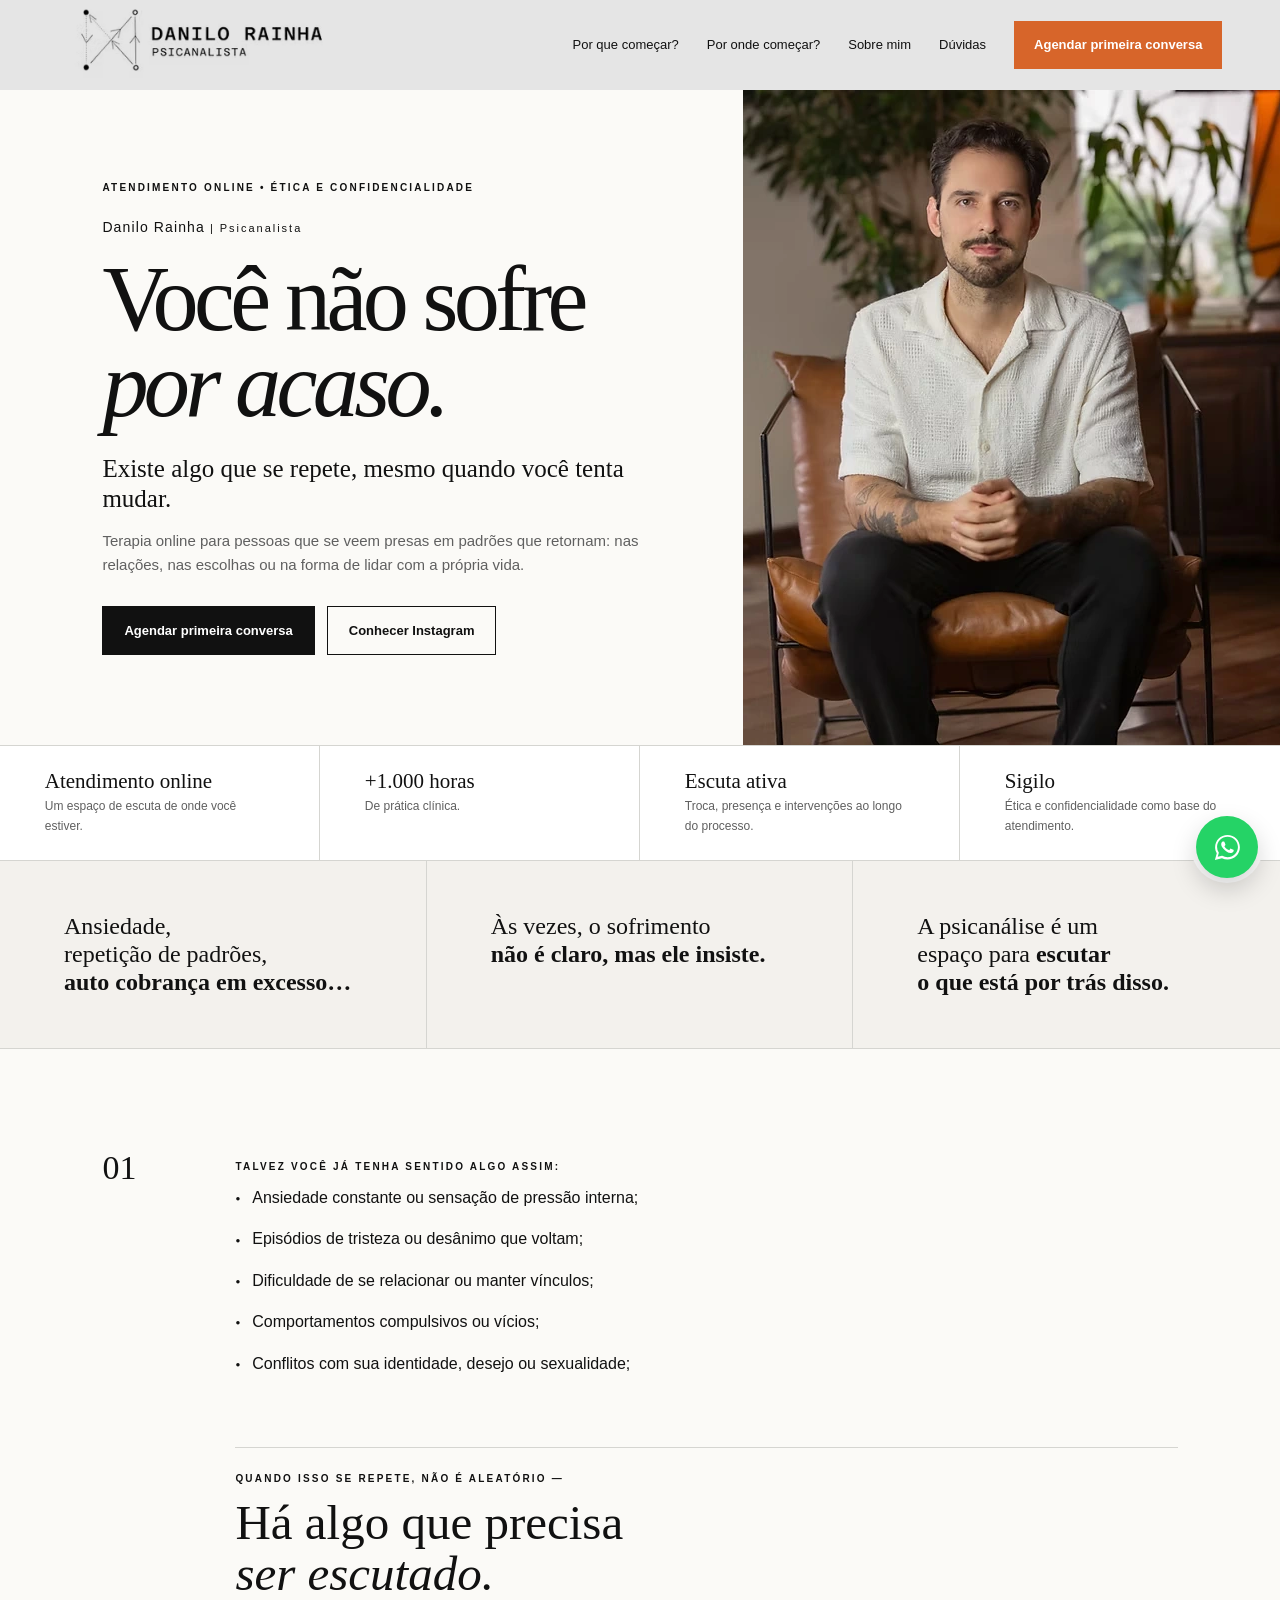
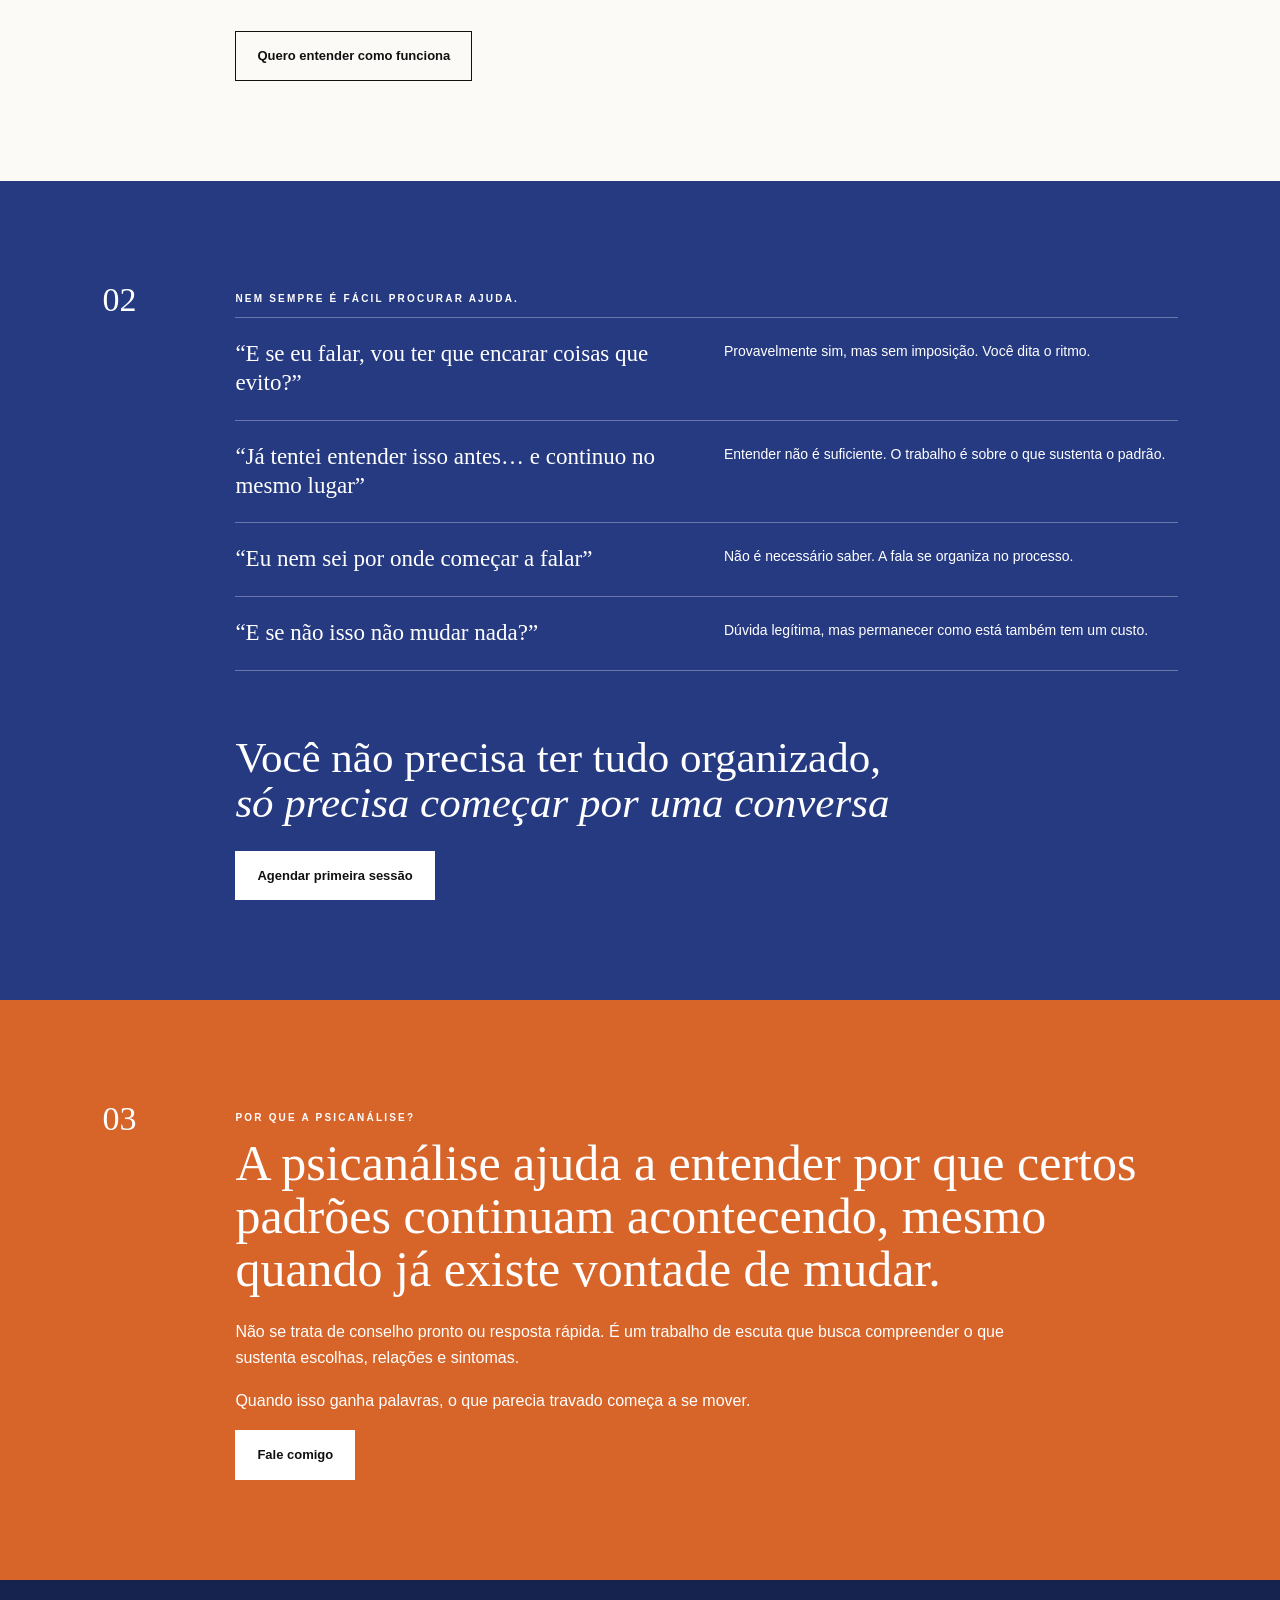
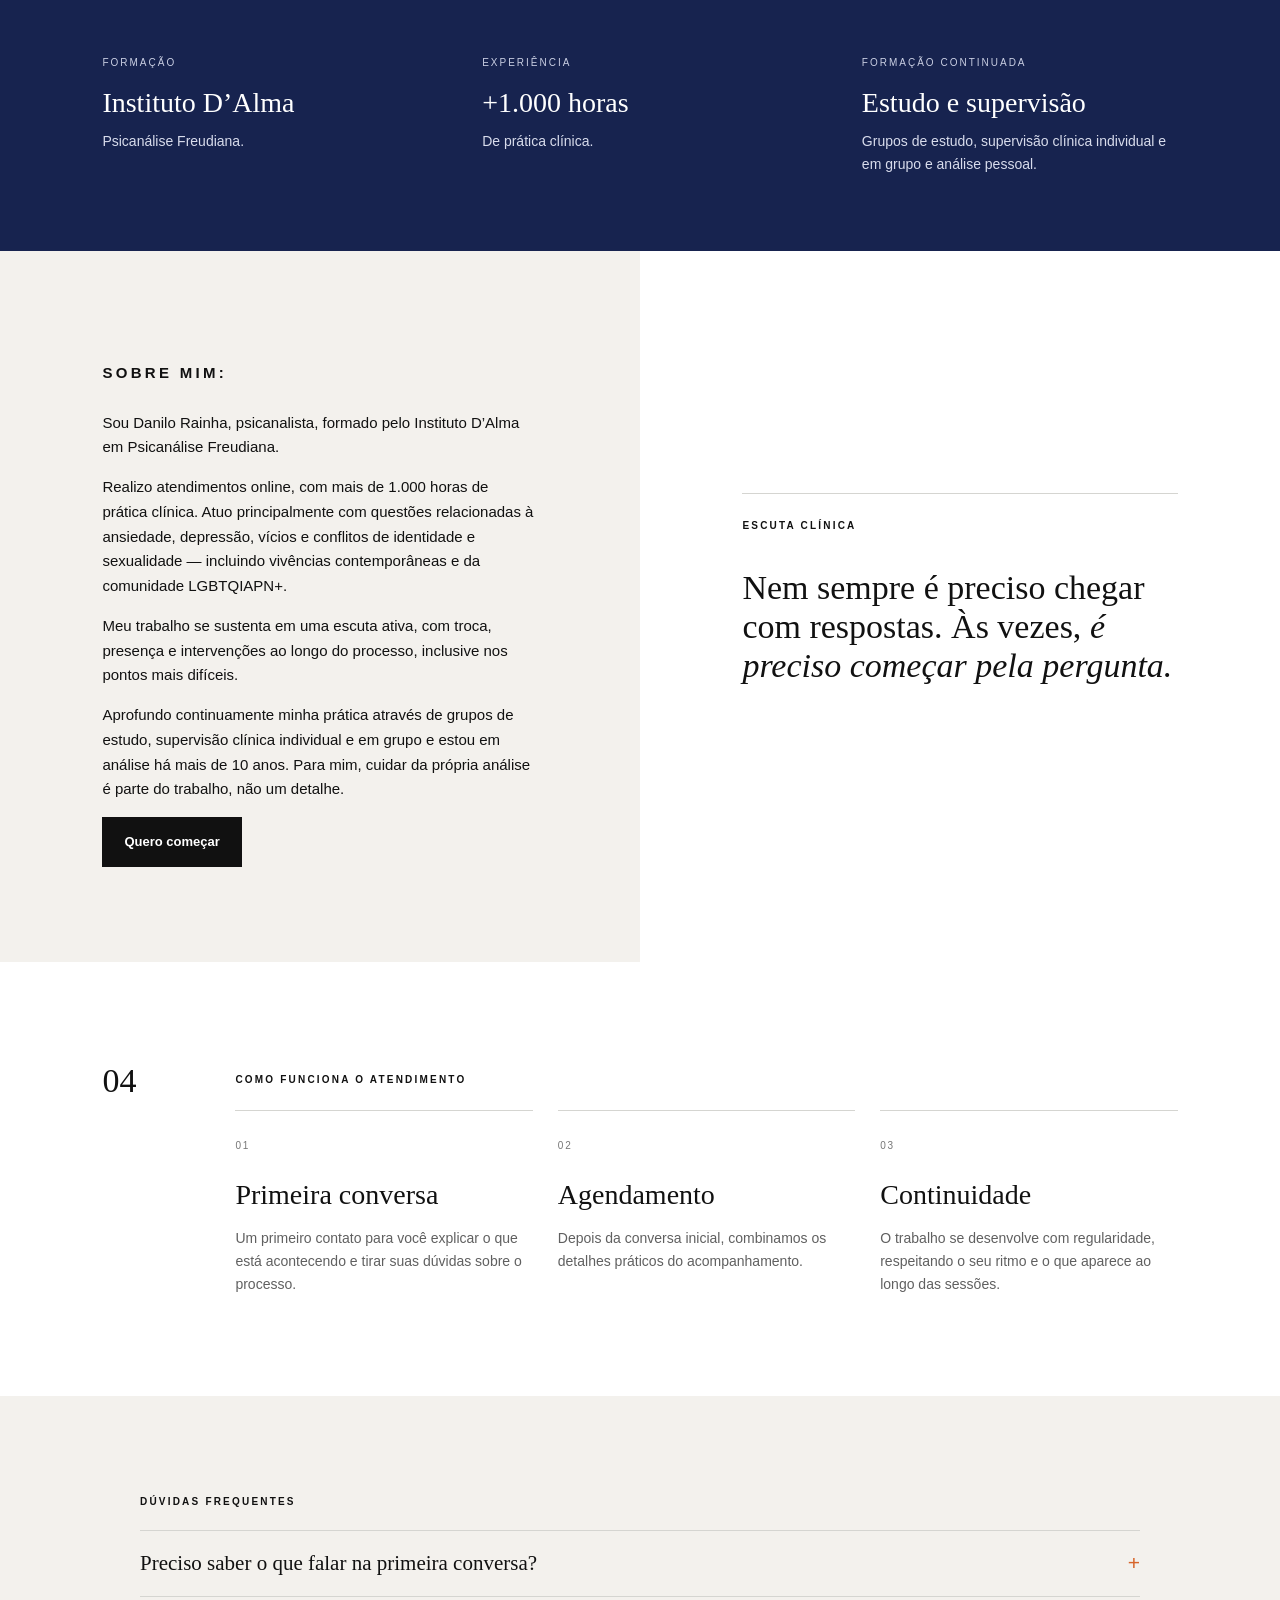
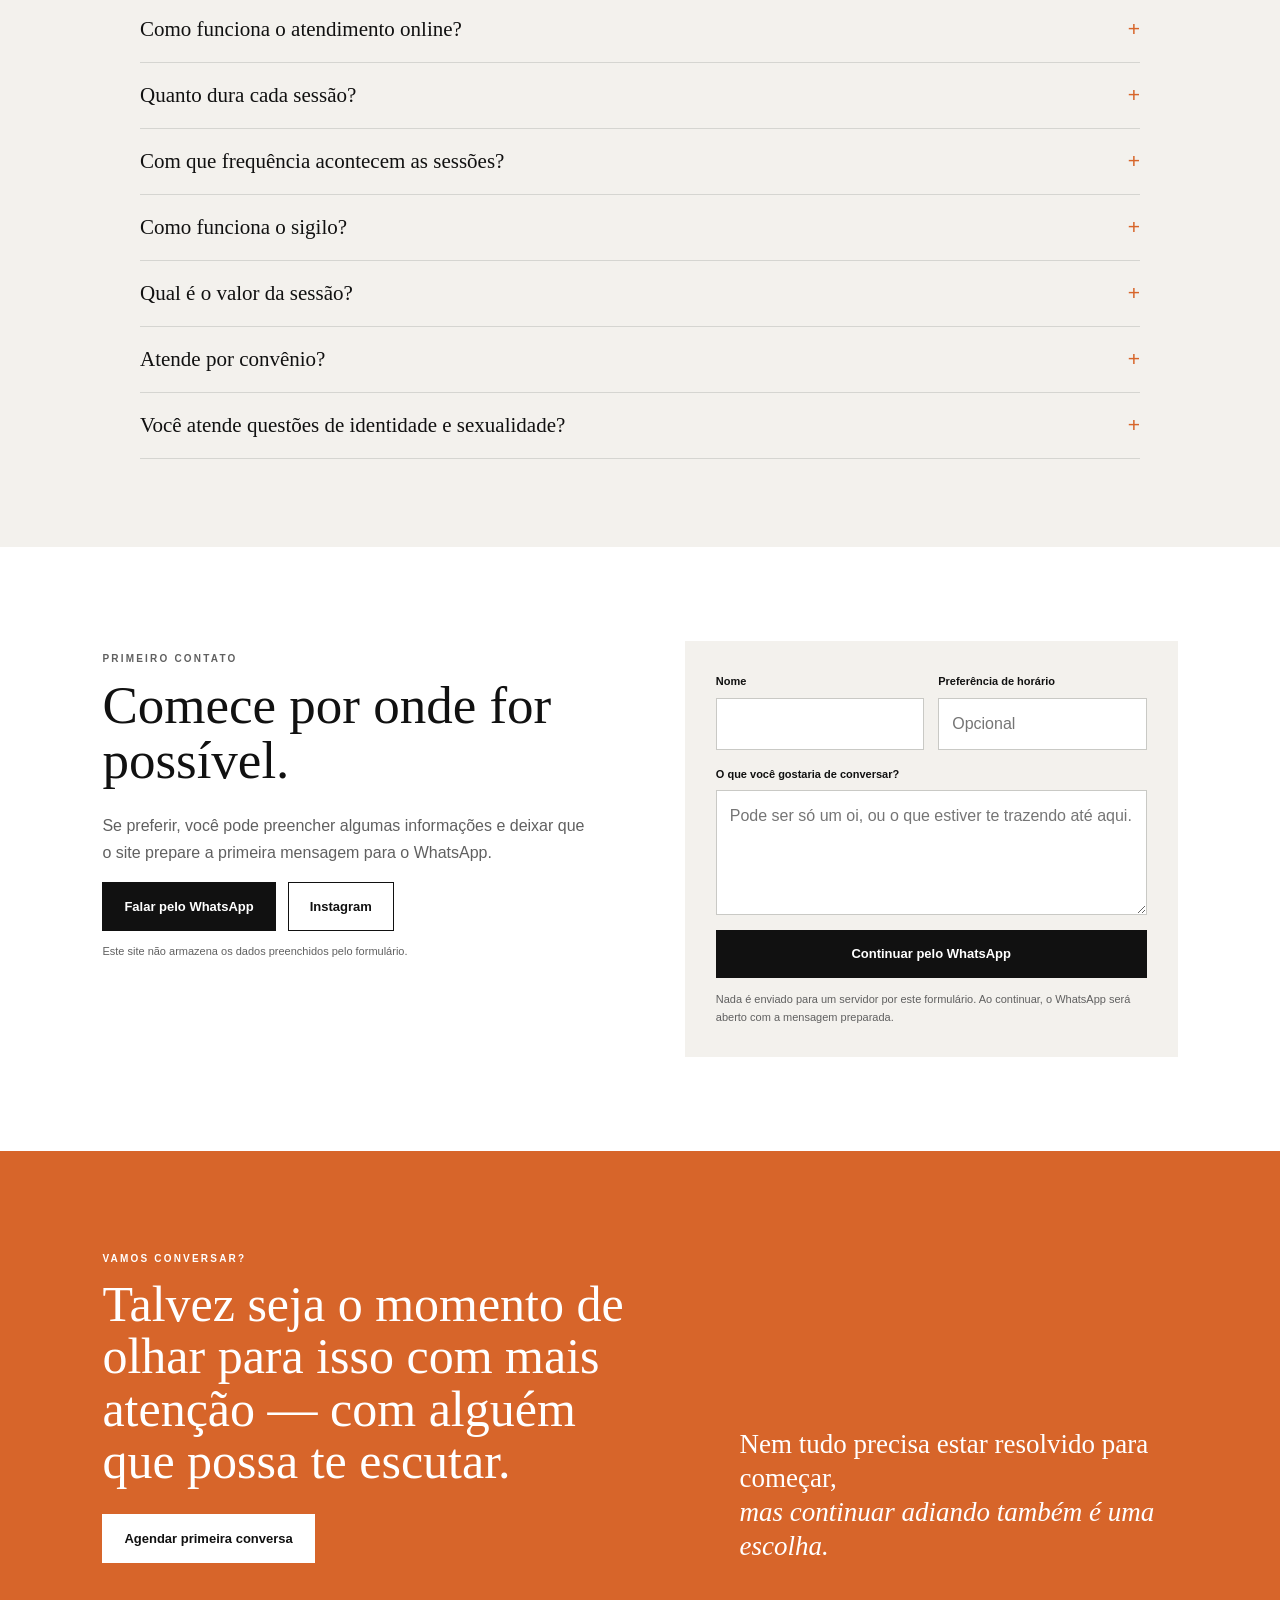
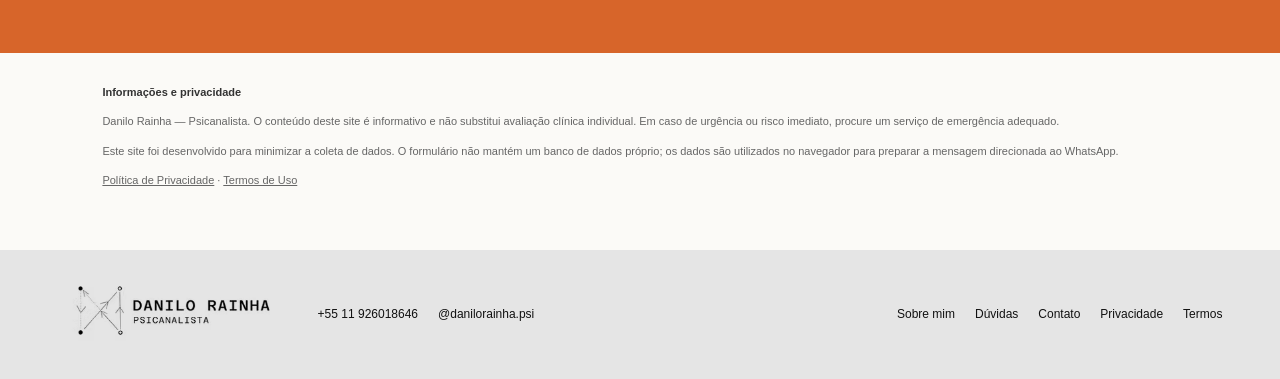
==== index.html @ e972488e "Update index.html" ====
<!doctype html>
<html lang="pt-BR">
<head>
<meta charset="utf-8">
<meta name="viewport" content="width=device-width, initial-scale=1">
<title>Danilo Rainha | Psicanalista — Psicanálise Online</title>
<meta name="description" content="Danilo Rainha, psicanalista. Psicanálise online com escuta ativa, ética e confidencialidade para ansiedade, depressão, repetição de padrões, relações, vícios, identidade e sexualidade.">
<meta name="author" content="Danilo Rainha">
<meta name="robots" content="index, follow, max-image-preview:large, max-snippet:-1, max-video-preview:-1">
<meta name="theme-color" content="#e5e5e5">
<link rel="canonical" href="https://danilorainha.com/">
<link rel="icon" href="favicon.svg" type="image/svg+xml">
<link rel="manifest" href="site.webmanifest">
<link rel="preload" as="image" href="assets/danilo-rainha.webp" type="image/webp" fetchpriority="high">

<meta property="og:locale" content="pt_BR">
<meta property="og:type" content="website">
<meta property="og:site_name" content="Danilo Rainha | Psicanalista">
<meta property="og:title" content="Danilo Rainha | Psicanalista">
<meta property="og:description" content="Psicanálise online para quem quer entender padrões que se repetem. Atendimento ético e confidencial.">
<meta property="og:url" content="https://danilorainha.com/">
<meta property="og:image" content="https://danilorainha.com/assets/og-image.jpg">
<meta property="og:image:width" content="1200">
<meta property="og:image:height" content="630">
<meta property="og:image:alt" content="Danilo Rainha — Psicanalista">

<meta name="twitter:card" content="summary_large_image">
<meta name="twitter:title" content="Danilo Rainha | Psicanalista">
<meta name="twitter:description" content="Psicanálise online · Ética e confidencialidade">
<meta name="twitter:image" content="https://danilorainha.com/assets/og-image.jpg">

<script type="application/ld+json">
{
  "@context":"https://schema.org",
  "@graph":[
    {
      "@type":"Person",
      "@id":"https://danilorainha.com/#person",
      "name":"Danilo Rainha",
      "jobTitle":"Psicanalista",
      "url":"https://danilorainha.com/",
      "image":"https://danilorainha.com/assets/danilo-rainha.png",
      "sameAs":["https://instagram.com/danilorainha.psi/"]
    },
    {
      "@type":"ProfessionalService",
      "@id":"https://danilorainha.com/#service",
      "name":"Danilo Rainha | Psicanalista",
      "url":"https://danilorainha.com/",
      "telephone":"+5511926018646",
      "areaServed":{"@type":"Country","name":"Brasil"},
      "serviceType":"Psicanálise e atendimento online",
      "employee":{"@id":"https://danilorainha.com/#person"}
    },
    {
      "@type":"WebSite",
      "@id":"https://danilorainha.com/#website",
      "url":"https://danilorainha.com/",
      "name":"Danilo Rainha | Psicanalista",
      "inLanguage":"pt-BR"
    }
  ]
}
</script>
<script>
document.documentElement.classList.add('js-enabled');
if (window.matchMedia && window.matchMedia('(prefers-reduced-motion: reduce)').matches) {
  document.documentElement.classList.add('no-motion');
}
</script>
<link rel="stylesheet" href="styles.css">
</head>
<body>
<a class="skip" href="#conteudo">Pular para o conteúdo</a>

<header class="header">
  <a href="#inicio" aria-label="Danilo Rainha — Psicanalista">
    <img class="logo-header" src="assets/logo-horizontal-preto.png" alt="Danilo Rainha — Psicanalista" width="346" height="101">
  </a>
  <button class="menu" type="button" aria-label="Abrir menu" aria-expanded="false">☰</button>
  <nav class="nav" aria-label="Navegação principal">
    <a href="#por-que">Por que começar?</a>
    <a href="#por-onde">Por onde começar?</a>
    <a href="#sobre">Sobre mim</a>
    <a href="#duvidas">Dúvidas</a>
  </nav>
  <a class="header-cta" href="https://wa.me/5511926018646?text=Ol%C3%A1%2C%20Danilo!%20Vi%20seu%20site%20e%20gostaria%20de%20saber%20mais%20sobre%20o%20atendimento%20online." target="_blank" rel="noopener noreferrer">Agendar primeira conversa</a>
</header>

<main id="conteudo">
<section class="hero" id="inicio">
  <div class="hero-copy reveal">
    <p class="kicker">ATENDIMENTO ONLINE • ÉTICA E CONFIDENCIALIDADE</p>
    <p class="signature">Danilo Rainha <span>| Psicanalista</span></p>
    <h1>Você não sofre<br><em>por acaso.</em></h1>
    <p class="hero-lead">Existe algo que se repete, mesmo quando você tenta mudar.</p>
    <p class="hero-text">Terapia online para pessoas que se veem presas em padrões que retornam: nas relações, nas escolhas ou na forma de lidar com a própria vida.</p>
    <div class="cta-row">
      <a class="btn btn-dark" href="https://wa.me/5511926018646?text=Ol%C3%A1%2C%20Danilo!%20Vi%20seu%20site%20e%20gostaria%20de%20saber%20mais%20sobre%20o%20atendimento%20online." target="_blank" rel="noopener noreferrer">Agendar primeira conversa</a>
      <a class="btn btn-outline" href="https://www.instagram.com/danilorainha.psi/" target="_blank" rel="noopener noreferrer">Conhecer Instagram</a>
    </div>
  </div>
  <div class="hero-photo">
    <picture>
      <source srcset="assets/danilo-rainha.webp" type="image/webp">
      <img src="assets/danilo-rainha.png" alt="Danilo Rainha, psicanalista" width="537" height="655" fetchpriority="high">
    </picture>
  </div>
</section>

<section class="trust" aria-label="Informações sobre o atendimento">
  <div class="trust-item"><b>Atendimento online</b><small>Um espaço de escuta de onde você estiver.</small></div>
  <div class="trust-item"><b>+1.000 horas</b><small>De prática clínica.</small></div>
  <div class="trust-item"><b>Escuta ativa</b><small>Troca, presença e intervenções ao longo do processo.</small></div>
  <div class="trust-item"><b>Sigilo</b><small>Ética e confidencialidade como base do atendimento.</small></div>
</section>

<section class="intro" aria-label="Questões que podem levar à análise">
  <div>Ansiedade,<br>repetição de padrões,<br><strong>auto cobrança em excesso…</strong></div>
  <div>Às vezes, o sofrimento<br><strong>não é claro, mas ele insiste.</strong></div>
  <div>A psicanálise é um<br>espaço para <strong>escutar<br>o que está por trás disso.</strong></div>
</section>

<section class="section reveal" id="por-que">
  <div class="section-num">01</div>
  <div class="section-inner">
    <p class="label">TALVEZ VOCÊ JÁ TENHA SENTIDO ALGO ASSIM:</p>
    <ul class="bullets">
      <li>Ansiedade constante ou sensação de pressão interna;</li>
      <li>Episódios de tristeza ou desânimo que voltam;</li>
      <li>Dificuldade de se relacionar ou manter vínculos;</li>
      <li>Comportamentos compulsivos ou vícios;</li>
      <li>Conflitos com sua identidade, desejo ou sexualidade;</li>
    </ul>
    <div class="statement">
      <div class="label">QUANDO ISSO SE REPETE, NÃO É ALEATÓRIO —</div>
      <h2>Há algo que precisa<br><em>ser escutado.</em></h2>
    </div>
    <a class="btn btn-outline" href="https://wa.me/5511926018646?text=Ol%C3%A1%2C%20Danilo!%20Quero%20entender%20melhor%20como%20funciona%20o%20processo%20de%20psican%C3%A1lise." target="_blank" rel="noopener noreferrer">Quero entender como funciona</a>
  </div>
</section>

<section class="section blue-section reveal" id="por-onde">
  <div class="section-num">02</div>
  <div class="section-inner">
    <p class="label">NEM SEMPRE É FÁCIL PROCURAR AJUDA.</p>
    <div class="q"><strong>“E se eu falar, vou ter que encarar coisas que evito?”</strong><p>Provavelmente sim, mas sem imposição. Você dita o ritmo.</p></div>
    <div class="q"><strong>“Já tentei entender isso antes… e continuo no mesmo lugar”</strong><p>Entender não é suficiente. O trabalho é sobre o que sustenta o padrão.</p></div>
    <div class="q"><strong>“Eu nem sei por onde começar a falar”</strong><p>Não é necessário saber. A fala se organiza no processo.</p></div>
    <div class="q"><strong>“E se não isso não mudar nada?”</strong><p>Dúvida legítima, mas permanecer como está também tem um custo.</p></div>
    <div class="closing">Você não precisa ter tudo organizado,<br><em>só precisa começar por uma conversa</em></div>
    <a class="btn btn-white" href="https://wa.me/5511926018646?text=Ol%C3%A1%2C%20Danilo!%20Quero%20agendar%20uma%20primeira%20conversa." target="_blank" rel="noopener noreferrer">Agendar primeira sessão</a>
  </div>
</section>

<section class="section orange-section reveal" id="psicanalise">
  <div class="section-num">03</div>
  <div class="section-inner">
    <p class="label">POR QUE A PSICANÁLISE?</p>
    <h2 class="why-title">A psicanálise ajuda a entender por que certos padrões continuam acontecendo, mesmo quando já existe vontade de mudar.</h2>
    <p class="why-copy">Não se trata de conselho pronto ou resposta rápida. É um trabalho de escuta que busca compreender o que sustenta escolhas, relações e sintomas.</p>
    <p class="why-copy">Quando isso ganha palavras, o que parecia travado começa a se mover.</p>
    <a class="btn btn-white" href="https://wa.me/5511926018646?text=Ol%C3%A1%2C%20Danilo!%20Gostaria%20de%20falar%20sobre%20a%20psican%C3%A1lise." target="_blank" rel="noopener noreferrer">Fale comigo</a>
  </div>
</section>

<section class="credibility reveal" aria-label="Formação e experiência">
  <div><div class="cred-number">FORMAÇÃO</div><h3>Instituto D’Alma</h3><p>Psicanálise Freudiana.</p></div>
  <div><div class="cred-number">EXPERIÊNCIA</div><h3>+1.000 horas</h3><p>De prática clínica.</p></div>
  <div><div class="cred-number">FORMAÇÃO CONTINUADA</div><h3>Estudo e supervisão</h3><p>Grupos de estudo, supervisão clínica individual e em grupo e análise pessoal.</p></div>
</section>

<section class="about reveal" id="sobre">
  <div class="about-copy">
    <p class="label">SOBRE MIM:</p>
    <p>Sou Danilo Rainha, psicanalista, formado pelo Instituto D’Alma em Psicanálise Freudiana.</p>
    <p>Realizo atendimentos online, com mais de 1.000 horas de prática clínica. Atuo principalmente com questões relacionadas à ansiedade, depressão, vícios e conflitos de identidade e sexualidade — incluindo vivências contemporâneas e da comunidade LGBTQIAPN+.</p>
    <p>Meu trabalho se sustenta em uma escuta ativa, com troca, presença e intervenções ao longo do processo, inclusive nos pontos mais difíceis.</p>
    <p>Aprofundo continuamente minha prática através de grupos de estudo, supervisão clínica individual e em grupo e estou em análise há mais de 10 anos. Para mim, cuidar da própria análise é parte do trabalho, não um detalhe.</p>
    <a class="btn btn-dark" href="https://wa.me/5511926018646?text=Ol%C3%A1%2C%20Danilo!%20Quero%20come%C3%A7ar%20um%20acompanhamento." target="_blank" rel="noopener noreferrer">Quero começar</a>
  </div>
  <div class="about-side"><div class="about-quote"><div class="label">ESCUTA CLÍNICA</div><p>Nem sempre é preciso chegar com respostas. Às vezes, <em>é preciso começar pela pergunta.</em></p></div></div>
</section>

<section class="section process reveal" id="processo">
  <div class="section-num">04</div>
  <div class="section-inner">
    <p class="label">COMO FUNCIONA O ATENDIMENTO</p>
    <div class="process-grid">
      <article class="process-card"><span>01</span><h3>Primeira conversa</h3><p>Um primeiro contato para você explicar o que está acontecendo e tirar suas dúvidas sobre o processo.</p></article>
      <article class="process-card"><span>02</span><h3>Agendamento</h3><p>Depois da conversa inicial, combinamos os detalhes práticos do acompanhamento.</p></article>
      <article class="process-card"><span>03</span><h3>Continuidade</h3><p>O trabalho se desenvolve com regularidade, respeitando o seu ritmo e o que aparece ao longo das sessões.</p></article>
    </div>
  </div>
</section>

<section class="faq-wrap reveal" id="duvidas">
  <div class="faq-inner">
    <p class="label">DÚVIDAS FREQUENTES</p>
    <div class="faq-list">
      <details><summary>Preciso saber o que falar na primeira conversa?</summary><p>Não. Você não precisa chegar com a história organizada. A conversa pode começar pelo que está mais presente hoje.</p></details>
      <details><summary>Como funciona o atendimento online?</summary><p>O atendimento é realizado online. Os detalhes práticos do acompanhamento são combinados no contato inicial.</p></details>
      <details><summary>Quanto dura cada sessão?</summary><p>Essa informação é combinada diretamente no primeiro contato.</p></details>
      <details><summary>Com que frequência acontecem as sessões?</summary><p>A frequência é combinada de acordo com o enquadre do acompanhamento e com o processo clínico.</p></details>
      <details><summary>Como funciona o sigilo?</summary><p>A ética e a confidencialidade fazem parte da proposta do atendimento.</p></details>
      <details><summary>Qual é o valor da sessão?</summary><p>O valor atualizado é informado diretamente no contato inicial.</p></details>
      <details><summary>Atende por convênio?</summary><p>As condições de atendimento e eventual emissão de recibo devem ser confirmadas diretamente com Danilo.</p></details>
      <details><summary>Você atende questões de identidade e sexualidade?</summary><p>Sim. O trabalho apresentado no site inclui conflitos de identidade e sexualidade, incluindo vivências contemporâneas e da comunidade LGBTQIAPN+.</p></details>
    </div>
  </div>
</section>

<section class="contact reveal" id="contato">
  <div class="contact-copy">
    <p class="label">PRIMEIRO CONTATO</p>
    <h2>Comece por onde for possível.</h2>
    <p>Se preferir, você pode preencher algumas informações e deixar que o site prepare a primeira mensagem para o WhatsApp.</p>
    <div class="cta-row">
      <a class="btn btn-dark" href="https://wa.me/5511926018646?text=Ol%C3%A1%2C%20Danilo!%20Vim%20pelo%20site%20e%20gostaria%20de%20saber%20mais%20sobre%20o%20atendimento." target="_blank" rel="noopener noreferrer">Falar pelo WhatsApp</a>
      <a class="btn btn-outline" href="https://www.instagram.com/danilorainha.psi/" target="_blank" rel="noopener noreferrer">Instagram</a>
    </div>
    <p class="contact-note">Este site não armazena os dados preenchidos pelo formulário.</p>
  </div>
  <form class="form" id="contactForm">
    <div class="form-row">
      <div class="field"><label for="nome">Nome</label><input id="nome" autocomplete="name" required></div>
      <div class="field"><label for="horario">Preferência de horário</label><input id="horario" autocomplete="off" placeholder="Opcional"></div>
    </div>
    <div class="field"><label for="mensagem">O que você gostaria de conversar?</label><textarea id="mensagem" placeholder="Pode ser só um oi, ou o que estiver te trazendo até aqui." required></textarea></div>
    <button class="btn btn-dark" type="submit">Continuar pelo WhatsApp</button>
    <p class="form-note">Nada é enviado para um servidor por este formulário. Ao continuar, o WhatsApp será aberto com a mensagem preparada.</p>
  </form>
</section>

<section class="final reveal">
  <div>
    <p class="label">VAMOS CONVERSAR?</p>
    <h2>Talvez seja o momento de olhar para isso com mais atenção — com alguém que possa te escutar.</h2>
    <a class="btn btn-white" href="https://wa.me/5511926018646?text=Ol%C3%A1%2C%20Danilo!%20Gostaria%20de%20agendar%20uma%20primeira%20conversa." target="_blank" rel="noopener noreferrer">Agendar primeira conversa</a>
  </div>
  <div class="final-quote">Nem tudo precisa estar resolvido para começar,<br><em>mas continuar adiando também é uma escolha.</em></div>
</section>

<section class="legal">
  <strong>Informações e privacidade</strong>
  <p>Danilo Rainha — Psicanalista. O conteúdo deste site é informativo e não substitui avaliação clínica individual. Em caso de urgência ou risco imediato, procure um serviço de emergência adequado.</p>
  <p>Este site foi desenvolvido para minimizar a coleta de dados. O formulário não mantém um banco de dados próprio; os dados são utilizados no navegador para preparar a mensagem direcionada ao WhatsApp.</p>
  <p><a href="politica-de-privacidade.html">Política de Privacidade</a> · <a href="termos-de-uso.html">Termos de Uso</a></p>
</section>
</main>

<div class="wa-bubble" id="waBubble">Dúvidas sobre o processo?<br><strong>Fale direto comigo.</strong><button type="button" id="closeBubble" aria-label="Fechar">×</button></div>
<a class="whatsapp-float" href="https://wa.me/5511926018646?text=Ol%C3%A1%2C%20Danilo!%20Vim%20pelo%20site%20e%20gostaria%20de%20saber%20mais%20sobre%20o%20atendimento." target="_blank" rel="noopener noreferrer" aria-label="Falar com Danilo Rainha pelo WhatsApp">
<svg viewBox="0 0 32 32" aria-hidden="true"><path fill="currentColor" d="M16 3.2C8.94 3.2 3.2 8.82 3.2 15.75c0 2.24.6 4.35 1.73 6.2L3 29l7.3-1.88a12.92 12.92 0 0 0 5.7 1.31h.01c7.06 0 12.79-5.63 12.79-12.67S23.07 3.2 16 3.2Zm0 22.9h-.01a10.5 10.5 0 0 1-5.35-1.46l-.39-.23-4.33 1.12 1.16-4.2-.25-.42a10.43 10.43 0 0 1-1.61-5.58C5.22 9.75 10.05 5 16 5s10.78 4.75 10.78 10.6S21.94 26.1 16 26.1Zm5.9-7.88c-.32-.16-1.92-.94-2.22-1.05-.3-.11-.52-.16-.73.16-.21.31-.84 1.05-1.03 1.26-.19.22-.38.24-.7.08-.32-.16-1.34-.49-2.55-1.55-.94-.81-1.58-1.81-1.77-2.12-.18-.31-.02-.48.14-.64.14-.14.32-.37.48-.55.16-.18.21-.31.32-.52.11-.21.05-.39-.03-.55-.08-.16-.73-1.74-1-2.39-.26-.62-.53-.54-.73-.55h-.62c-.21 0-.55.08-.84.39-.29.31-1.11 1.08-1.11 2.63 0 1.55 1.13 3.05 1.29 3.25.16.21 2.22 3.36 5.39 4.71.75.32 1.34.51 1.8.65.75.24 1.44.21 1.98.13.6-.09 1.92-.79 2.19-1.55.27-.76.27-1.42.19-1.55-.08-.13-.29-.21-.6-.37Z"/></svg>
</a>

<footer class="footer">
  <img class="footer-logo" src="assets/logo-horizontal-preto.png" alt="Danilo Rainha — Psicanalista" width="346" height="101" loading="lazy">
  <div class="footer-center">
    <a href="https://wa.me/5511926018646" target="_blank" rel="noopener noreferrer">+55 11 926018646</a>
    <a href="https://www.instagram.com/danilorainha.psi/" target="_blank" rel="noopener noreferrer">@danilorainha.psi</a>
  </div>
  <div class="footer-right">
    <a href="#sobre">Sobre mim</a><a href="#duvidas">Dúvidas</a><a href="#contato">Contato</a><a href="politica-de-privacidade.html">Privacidade</a><a href="termos-de-uso.html">Termos</a>
  </div>
</footer>

<script src="script.js" defer></script>
</body>
</html>
---- styles.css ----
/* Danilo Rainha — site estático, leve e responsivo */
:root{
  --orange:#d7652a;
  --orange-dark:#b9501e;
  --blue:#263a82;
  --blue-dark:#17234f;
  --paper:#fbfaf7;
  --soft:#f3f1ed;
  --gray:#e5e5e5;
  --ink:#111;
  --muted:#606060;
  --line:#d5d5d1;
  --white:#fff;
}
*{box-sizing:border-box}
html{scroll-behavior:smooth;scroll-padding-top:90px}
body{margin:0;background:var(--paper);color:var(--ink);font-family:Arial,Helvetica,sans-serif;line-height:1.65}
a{color:inherit;text-decoration:none}
img{display:block;max-width:100%}
button,input,textarea{font:inherit}
button{cursor:pointer}
:focus-visible{outline:2px solid var(--orange);outline-offset:3px}
.skip{position:absolute;left:-9999px;top:auto}.skip:focus{left:12px;top:12px;background:#fff;padding:10px 14px;z-index:9999}
.header{height:90px;background:var(--gray);display:flex;align-items:center;padding:0 4.5vw;gap:28px;position:sticky;top:0;z-index:100}
.logo-header{width:287px;height:auto;flex:none}
.nav{display:flex;align-items:center;gap:28px;margin-left:auto;font-size:13px}
.nav a{padding:10px 0}.nav a:hover{opacity:.55}
.header-cta{background:var(--orange);color:#fff;padding:13px 20px;white-space:nowrap;font-size:13px;font-weight:700}
.menu{display:none;margin-left:auto;border:0;background:transparent;font-size:23px}
.hero{display:grid;grid-template-columns:minmax(0,1fr) minmax(430px,537px);min-height:655px}
.hero-copy{display:flex;flex-direction:column;justify-content:center;padding:86px 6vw 86px 8vw}
.kicker,.label{font-size:10px;letter-spacing:.22em;font-weight:700}
.kicker{margin:0 0 20px}.signature{font-size:14px;letter-spacing:.08em;margin:0 0 18px}.signature span{font-size:11px;letter-spacing:.18em}
h1,h2,h3,.serif{font-family:Georgia,"Times New Roman",serif;font-weight:400}
.hero h1{font-size:clamp(58px,7.2vw,98px);line-height:.93;letter-spacing:-.05em;margin:0 0 25px}
.hero h1 em{font-style:italic}
.hero-lead{font:400 25px/1.2 Georgia,"Times New Roman",serif;max-width:670px;margin:0 0 15px}
.hero-text{max-width:690px;color:var(--muted);font-size:15px;margin:0 0 28px}
.cta-row{display:flex;gap:12px;flex-wrap:wrap}
.btn{display:inline-flex;align-items:center;justify-content:center;min-height:48px;padding:13px 21px;border:1px solid transparent;font-size:13px;font-weight:700;transition:transform .2s,box-shadow .2s}
.btn:hover{transform:translateY(-2px)}
.btn-dark{background:var(--ink);color:#fff}.btn-outline{border-color:var(--ink)}.btn-white{background:#fff;color:var(--ink)}
.hero-photo{background:var(--orange);display:flex;align-items:center;justify-content:center;overflow:visible}
.hero-photo picture,.hero-photo img{width:auto;height:auto;max-width:100%}
.hero-photo img{object-fit:contain}

.trust{display:grid;grid-template-columns:repeat(4,1fr);background:#fff;border-top:1px solid var(--line);border-bottom:1px solid var(--line)}
.trust-item{padding:23px 3.5vw;border-right:1px solid var(--line)}
.trust-item:last-child{border-right:0}
.trust-item b{display:block;font:400 21px Georgia,"Times New Roman",serif;margin-bottom:3px}.trust-item small{display:block;font-size:12px;color:var(--muted)}
.intro{display:grid;grid-template-columns:repeat(3,1fr);background:var(--soft);border-bottom:1px solid var(--line)}
.intro>div{padding:51px 5vw;border-right:1px solid var(--line);font:400 24px/1.18 Georgia,"Times New Roman",serif}.intro>div:last-child{border-right:0}
.section{display:grid;grid-template-columns:88px minmax(0,1fr);gap:45px;padding:100px 8vw;max-width:1440px;margin:0 auto}
.section-num{font:400 34px Georgia,"Times New Roman",serif}
.section-inner{max-width:1030px}
.bullets{list-style:none;padding:0;margin:0 0 70px;display:grid;gap:15px;font-size:16px}.bullets li:before{content:"●";font-size:8px;display:inline-block;vertical-align:middle;margin-right:12px}
.statement{border-top:1px solid var(--line);padding-top:23px;margin-bottom:32px}.statement h2{font-size:49px;line-height:1.03;margin:11px 0 0}.statement em{font-style:italic}

.blue-section{max-width:none;background:var(--blue);color:#fff}
.blue-section .section-inner{max-width:1080px}
.q{display:grid;grid-template-columns:minmax(0,1fr) minmax(0,1fr);gap:35px;padding:22px 0;border-bottom:1px solid rgba(255,255,255,.3)}.q:first-of-type{border-top:1px solid rgba(255,255,255,.3)}
.q strong{font:400 23px/1.25 Georgia,"Times New Roman",serif}.q p{margin:0;font-size:14px}
.closing{font:400 43px/1.06 Georgia,"Times New Roman",serif;margin:64px 0 25px}.closing em{font-style:italic}
.orange-section{max-width:none;background:var(--orange);color:#fff}
.orange-section .section-inner{max-width:1080px}.why-title{font:400 50px/1.06 Georgia,"Times New Roman",serif;margin:0 0 23px}.why-copy{max-width:820px;font-size:16px}

.credibility{background:var(--blue-dark);color:#fff;padding:75px 8vw;display:grid;grid-template-columns:repeat(3,1fr);gap:5vw}
.credibility h3{font:400 28px/1.2 Georgia,"Times New Roman",serif;margin:15px 0 10px}.credibility p{font-size:14px;color:#d8dcec;margin:0;max-width:330px}.cred-number{font-size:10px;letter-spacing:.2em;color:#c9cee2}

.about{display:grid;grid-template-columns:minmax(0,1fr) minmax(0,1fr);background:var(--soft)}
.about-copy{padding:95px 8vw}.about-copy p{font-size:15px;max-width:820px}.about-copy .label{margin-bottom:25px}
.about-side{padding:95px 8vw;background:#fff;display:flex;align-items:center}.about-quote{border-top:1px solid var(--line);padding-top:24px}.about-quote p{font:400 34px/1.15 Georgia,"Times New Roman",serif;max-width:520px}.about-quote em{font-style:italic}

.process{background:#fff}
.process-grid{display:grid;grid-template-columns:repeat(3,1fr);gap:25px;margin-top:22px}.process-card{border-top:1px solid var(--line);padding-top:20px}.process-card span{font-size:10px;letter-spacing:.18em;color:#777}.process-card h3{font-size:28px;margin:15px 0 8px}.process-card p{font-size:14px;color:var(--muted);margin:0}

.faq-wrap{background:var(--soft);padding:88px 8vw}.faq-inner{max-width:1000px;margin:auto}.faq-list{border-top:1px solid var(--line);margin-top:20px}
details{border-bottom:1px solid var(--line);padding:20px 0}summary{list-style:none;cursor:pointer;display:flex;justify-content:space-between;gap:20px;font:400 21px Georgia,"Times New Roman",serif}summary::-webkit-details-marker{display:none}summary:after{content:"+";font-family:Arial,sans-serif;color:var(--orange)}details[open] summary:after{content:"−"}
details p{color:var(--muted);font-size:14px;max-width:820px;margin:11px 0 0}

.contact{display:grid;grid-template-columns:1fr 1fr;gap:7vw;padding:94px 8vw;background:#fff}.contact h2{font-size:53px;line-height:1.04;margin:0 0 25px}.contact-copy p{color:var(--muted);max-width:600px}.contact-note{font-size:11px!important}
.form{background:var(--soft);padding:31px}.form-row{display:grid;grid-template-columns:1fr 1fr;gap:14px}.field{display:grid;gap:7px;margin-bottom:15px}.field label{font-size:11px;font-weight:700}.field input,.field textarea{width:100%;border:1px solid #c9c9c5;background:#fff;padding:12px 13px;border-radius:0}.field textarea{min-height:125px;resize:vertical}.form button{width:100%;border:0}.form-note{color:var(--muted);font-size:11px;margin:12px 0 0}
.final{padding:90px 8vw;background:var(--orange);color:#fff;display:grid;grid-template-columns:1fr .8fr;gap:7vw}.final h2{font-size:50px;line-height:1.05;margin:0 0 26px}.final-quote{align-self:end;font:400 27px/1.25 Georgia,"Times New Roman",serif}.final-quote em{font-style:italic}
.legal{padding:30px 8vw 50px;max-width:1440px;margin:auto;font-size:11px;color:#666}.legal a{text-decoration:underline}.legal strong{color:#333}
.footer{background:var(--gray);padding:31px 4.5vw;display:grid;grid-template-columns:auto 1fr auto;align-items:center;gap:30px}.footer-logo{width:230px;height:auto}.footer-center,.footer-right{display:flex;gap:20px;font-size:12px}.footer-right{justify-content:flex-end}
.whatsapp-float{position:fixed;right:22px;bottom:22px;width:62px;height:62px;border-radius:50%;background:#25d366;color:#fff;display:grid;place-items:center;z-index:1001;box-shadow:0 11px 26px rgba(0,0,0,.18),0 0 0 5px rgba(255,255,255,.95);transition:transform .2s}.whatsapp-float:hover{transform:translateY(-3px) scale(1.03)}.whatsapp-float svg{width:31px;height:31px}
.wa-bubble{position:fixed;right:94px;bottom:31px;background:#fff;color:#111;border:1px solid #ddd;box-shadow:0 18px 45px rgba(0,0,0,.12);padding:14px 42px 14px 17px;max-width:285px;font-size:13px;z-index:1000;opacity:0;transform:translateY(8px);pointer-events:none;transition:.35s}.wa-bubble.show{opacity:1;transform:none;pointer-events:auto}.wa-bubble button{position:absolute;top:4px;right:7px;border:0;background:none;font-size:17px;color:#777}
.reveal{opacity:1;transform:none}.js-enabled .reveal.animate-ready{opacity:0;transform:translateY(13px);transition:opacity .6s ease,transform .6s ease}.js-enabled .reveal.animate-ready.visible{opacity:1;transform:none}
.no-motion .reveal,.no-motion .js-enabled .reveal.animate-ready{opacity:1!important;transform:none!important;transition:none!important}
@media(max-width:1050px){
 .header{height:78px;padding:0 5vw}.logo-header{width:240px}.nav{display:none}.menu{display:block}
 .header.menu-open .nav{display:flex;position:absolute;top:78px;left:0;right:0;background:var(--gray);padding:18px 5vw;flex-direction:column;align-items:flex-start;gap:12px}
 .header-cta{display:none}.hero{grid-template-columns:1fr}.hero-copy{padding:68px 7vw}.hero-photo{padding:28px 7vw}.hero-photo img{max-width:100%}
 .trust{grid-template-columns:1fr 1fr}.trust-item{border-bottom:1px solid var(--line)}.trust-item:nth-child(2n){border-right:0}
 .intro{grid-template-columns:1fr}.intro>div{border-right:0;border-bottom:1px solid var(--line)}
 .section{grid-template-columns:1fr;gap:10px;padding:75px 7vw}.blue-section,.orange-section{padding-left:7vw;padding-right:7vw}
 .q{grid-template-columns:1fr}.credibility{grid-template-columns:1fr;gap:30px;padding:70px 7vw}
 .about{grid-template-columns:1fr}.about-copy,.about-side{padding:75px 7vw}
 .process-grid{grid-template-columns:1fr}.contact,.final{grid-template-columns:1fr;padding:75px 7vw}
 .footer{grid-template-columns:1fr}.footer-center,.footer-right{justify-content:flex-start}
}
@media(max-width:600px){
 .header{padding:0 18px}.logo-header{width:205px}.hero-copy{padding:58px 7vw}.hero h1{font-size:56px}.hero-lead{font-size:22px}.hero-photo{padding:20px 7vw}
 .intro>div{padding:38px 7vw;font-size:22px}.statement h2,.why-title,.closing,.contact h2,.final h2{font-size:39px}
 .form-row{grid-template-columns:1fr}.faq-wrap{padding:70px 7vw}
 .footer{padding:26px 18px}.footer-center,.footer-right{width:100%;justify-content:space-between;flex-wrap:wrap}
 .whatsapp-float{width:56px;height:56px;right:17px;bottom:17px}.whatsapp-float svg{width:28px;height:28px}.wa-bubble{right:17px;bottom:86px;max-width:295px}
}
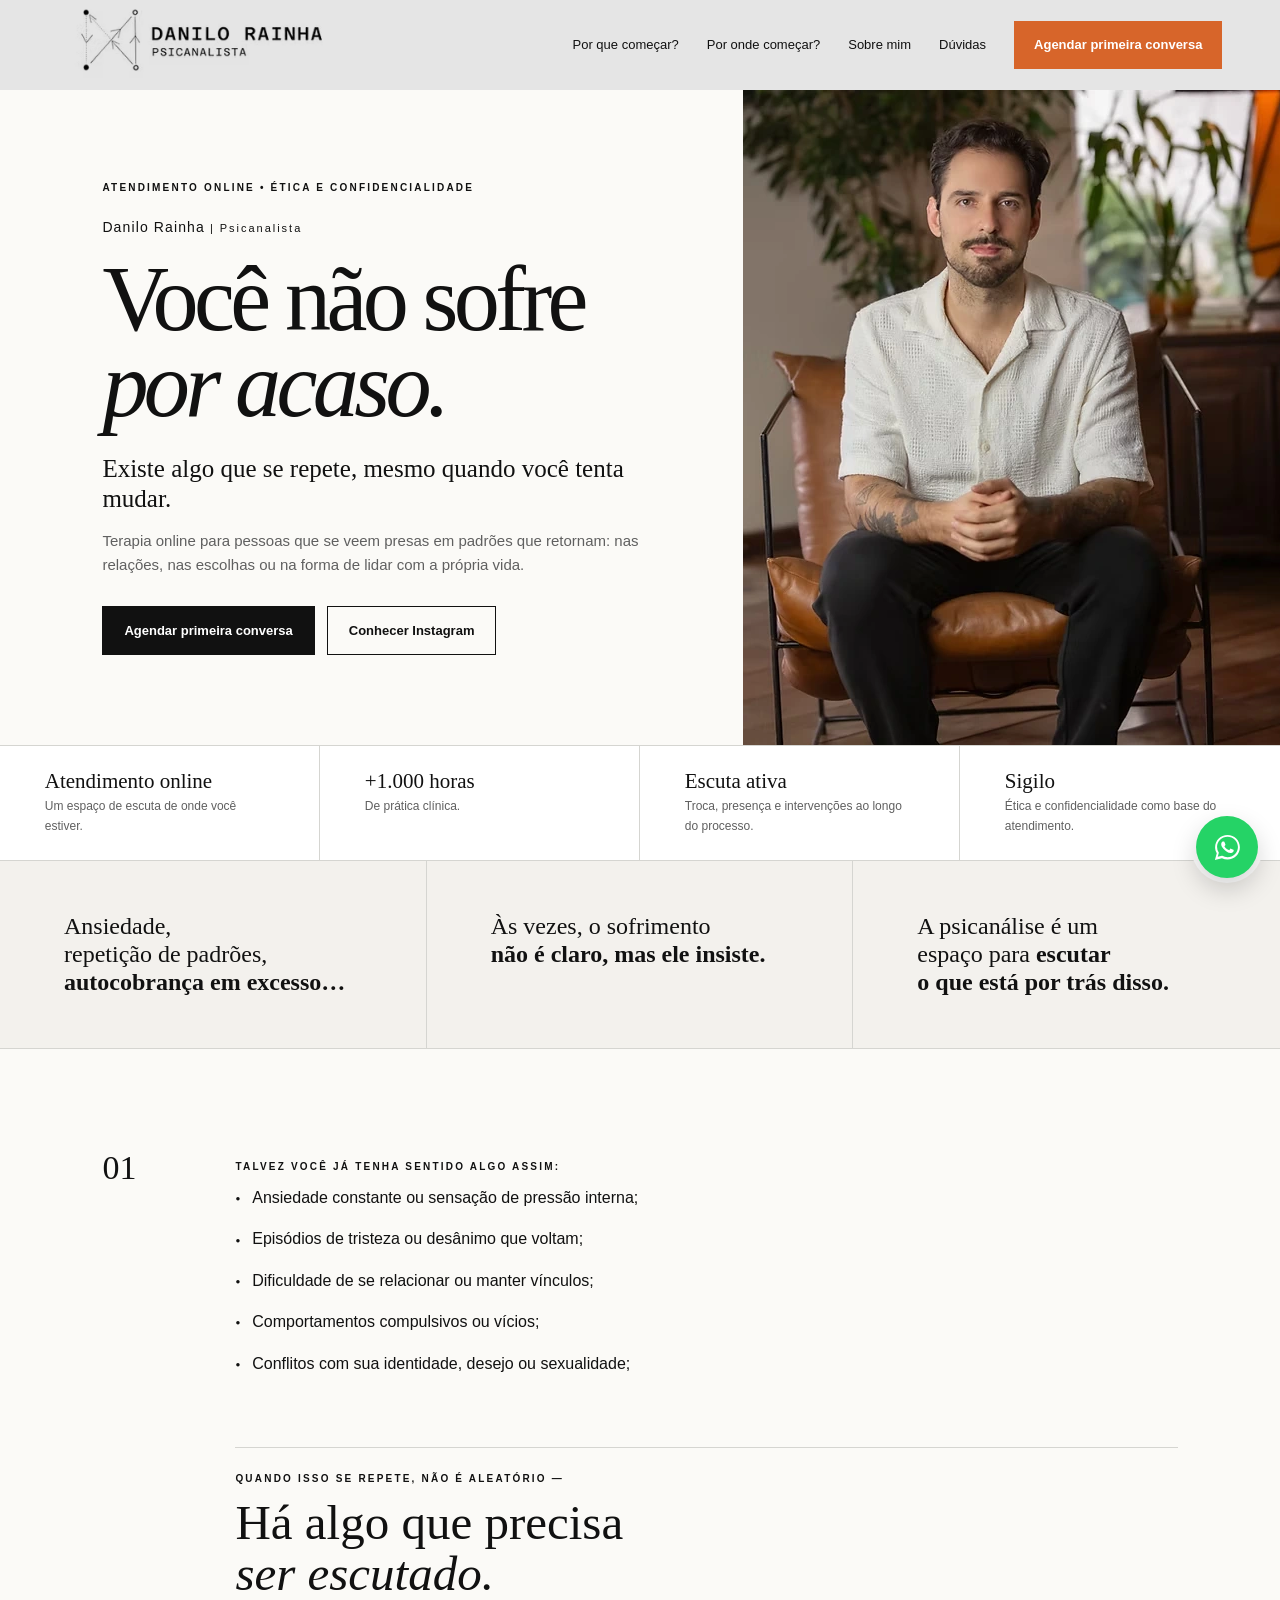
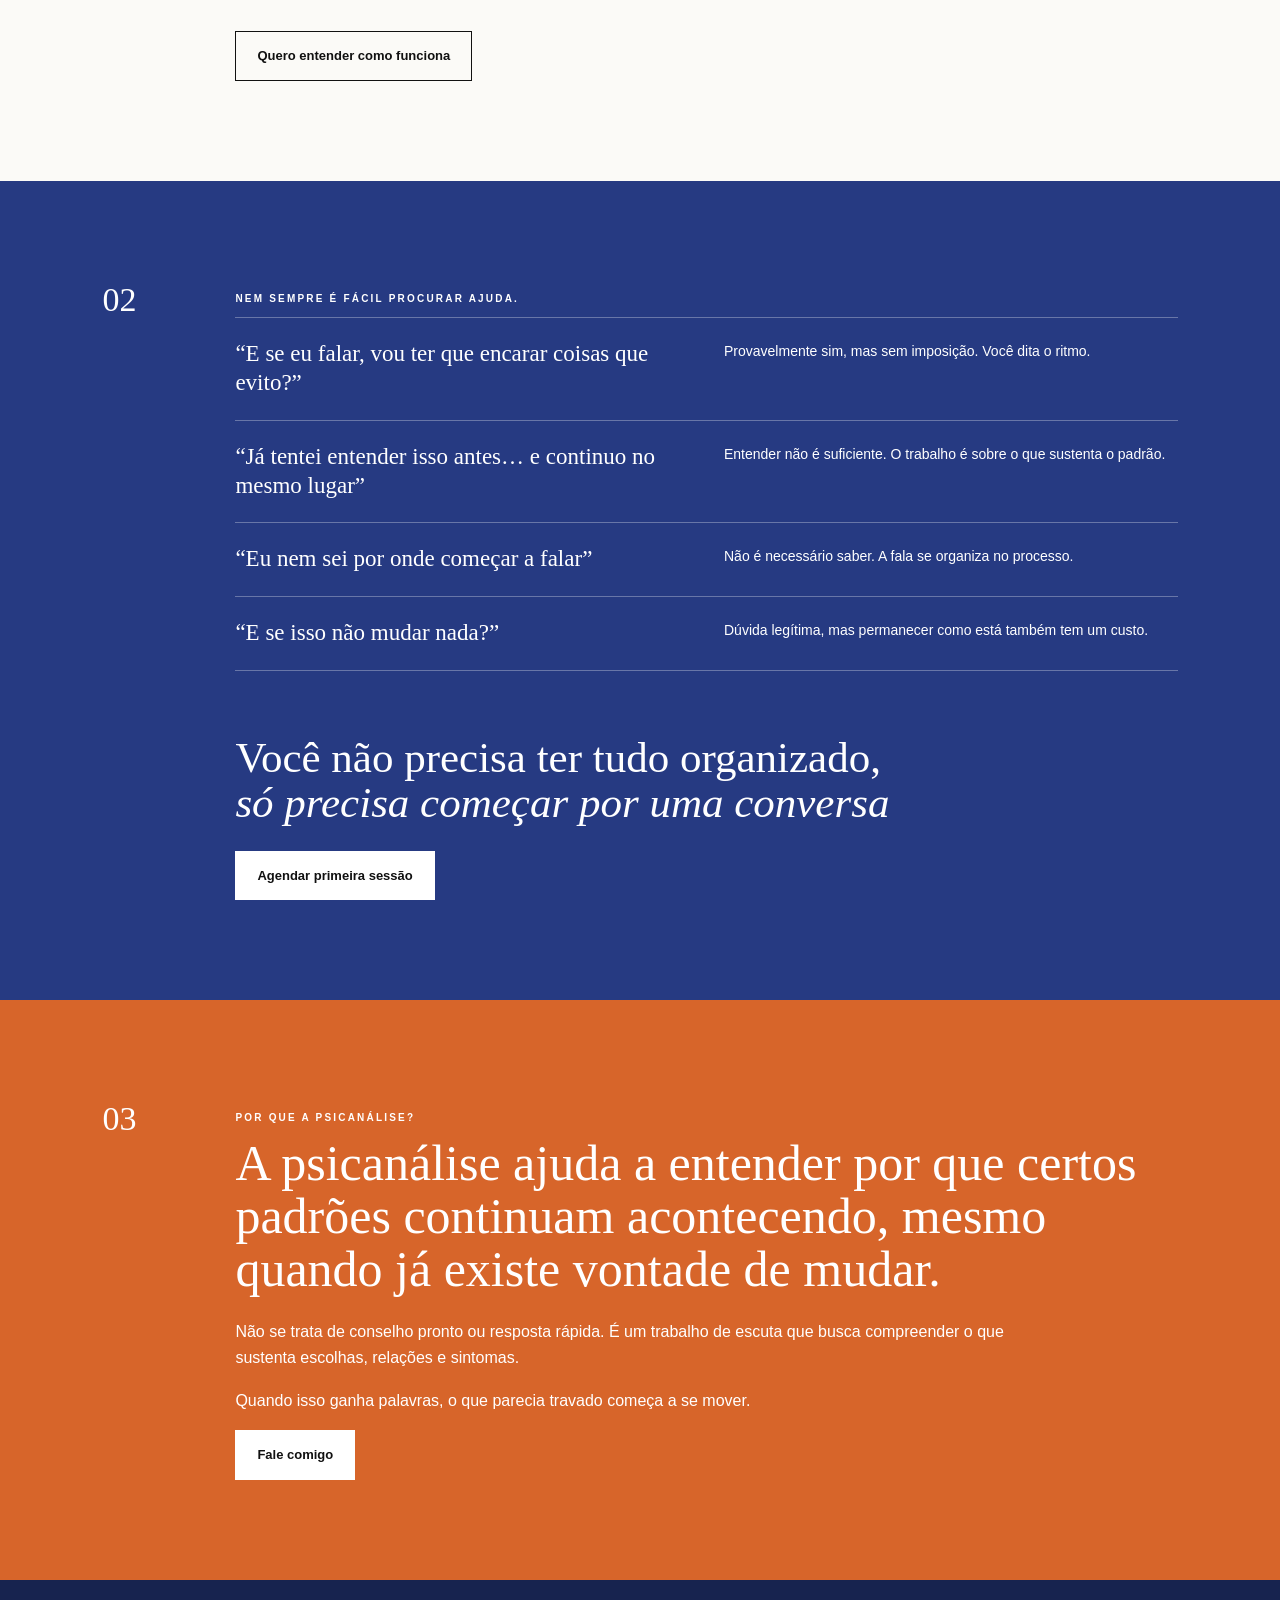
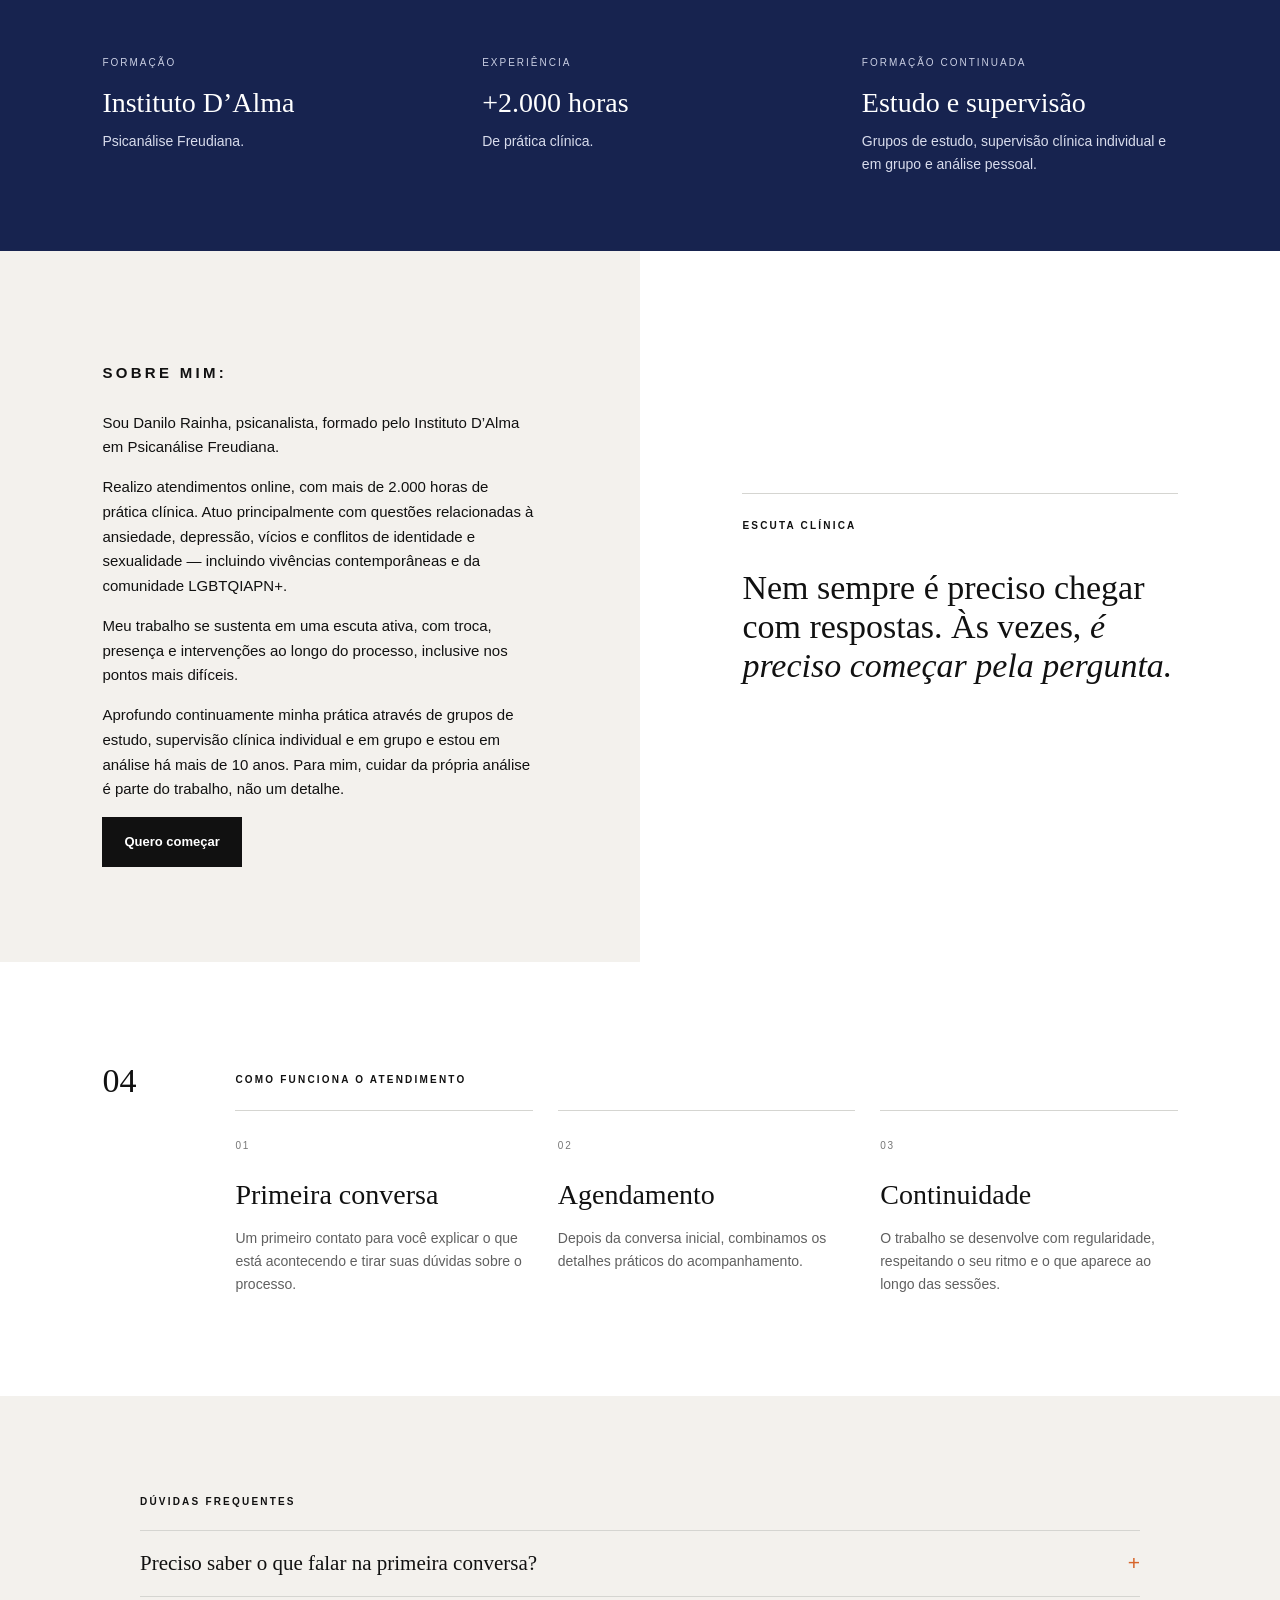
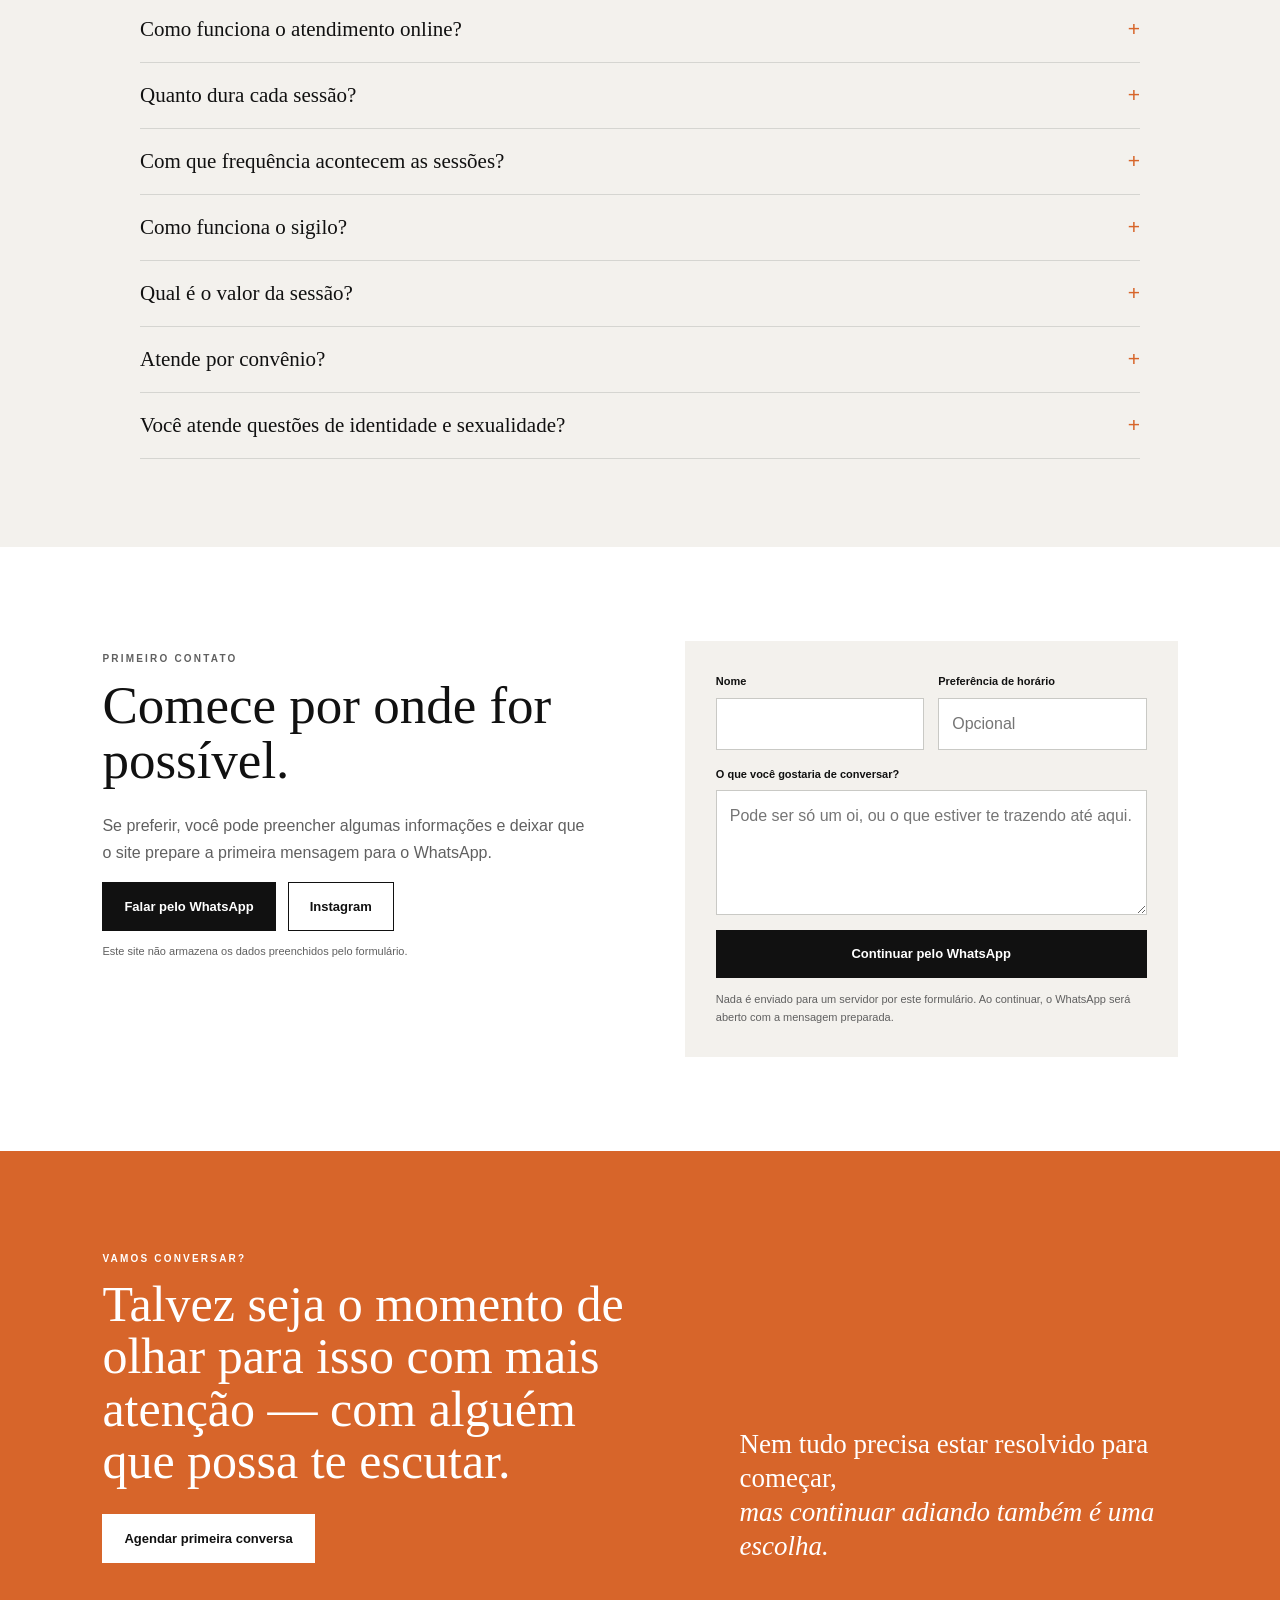
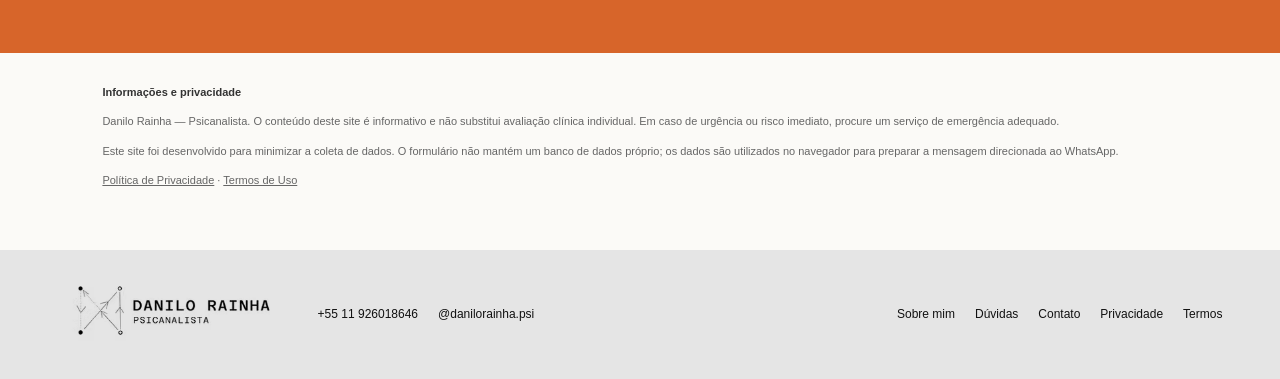
==== commit e6c6d828: "Update index.html" ====
--- a/index.html
+++ b/index.html
@@ -40,7 +40,7 @@
       "jobTitle":"Psicanalista",
       "url":"https://danilorainha.com/",
       "image":"https://danilorainha.com/assets/danilo-rainha.png",
-      "sameAs":["https://instagram.com/danilorainha.psi/"]
+      "sameAs":["https://www.instagram.com/danilorainha.psi/"]
     },
     {
       "@type":"ProfessionalService",
@@ -116,7 +116,7 @@
 </section>
 
 <section class="intro" aria-label="Questões que podem levar à análise">
-  <div>Ansiedade,<br>repetição de padrões,<br><strong>auto cobrança em excesso…</strong></div>
+  <div>Ansiedade,<br>repetição de padrões,<br><strong>autocobrança em excesso…</strong></div>
   <div>Às vezes, o sofrimento<br><strong>não é claro, mas ele insiste.</strong></div>
   <div>A psicanálise é um<br>espaço para <strong>escutar<br>o que está por trás disso.</strong></div>
 </section>
@@ -147,7 +147,7 @@
     <div class="q"><strong>“E se eu falar, vou ter que encarar coisas que evito?”</strong><p>Provavelmente sim, mas sem imposição. Você dita o ritmo.</p></div>
     <div class="q"><strong>“Já tentei entender isso antes… e continuo no mesmo lugar”</strong><p>Entender não é suficiente. O trabalho é sobre o que sustenta o padrão.</p></div>
     <div class="q"><strong>“Eu nem sei por onde começar a falar”</strong><p>Não é necessário saber. A fala se organiza no processo.</p></div>
-    <div class="q"><strong>“E se não isso não mudar nada?”</strong><p>Dúvida legítima, mas permanecer como está também tem um custo.</p></div>
+    <div class="q"><strong>“E se isso não mudar nada?”</strong><p>Dúvida legítima, mas permanecer como está também tem um custo.</p></div>
     <div class="closing">Você não precisa ter tudo organizado,<br><em>só precisa começar por uma conversa</em></div>
     <a class="btn btn-white" href="https://wa.me/5511926018646?text=Ol%C3%A1%2C%20Danilo!%20Quero%20agendar%20uma%20primeira%20conversa." target="_blank" rel="noopener noreferrer">Agendar primeira sessão</a>
   </div>
@@ -166,7 +166,7 @@
 
 <section class="credibility reveal" aria-label="Formação e experiência">
   <div><div class="cred-number">FORMAÇÃO</div><h3>Instituto D’Alma</h3><p>Psicanálise Freudiana.</p></div>
-  <div><div class="cred-number">EXPERIÊNCIA</div><h3>+1.000 horas</h3><p>De prática clínica.</p></div>
+  <div><div class="cred-number">EXPERIÊNCIA</div><h3>+2.000 horas</h3><p>De prática clínica.</p></div>
   <div><div class="cred-number">FORMAÇÃO CONTINUADA</div><h3>Estudo e supervisão</h3><p>Grupos de estudo, supervisão clínica individual e em grupo e análise pessoal.</p></div>
 </section>
 
@@ -174,7 +174,7 @@
   <div class="about-copy">
     <p class="label">SOBRE MIM:</p>
     <p>Sou Danilo Rainha, psicanalista, formado pelo Instituto D’Alma em Psicanálise Freudiana.</p>
-    <p>Realizo atendimentos online, com mais de 1.000 horas de prática clínica. Atuo principalmente com questões relacionadas à ansiedade, depressão, vícios e conflitos de identidade e sexualidade — incluindo vivências contemporâneas e da comunidade LGBTQIAPN+.</p>
+    <p>Realizo atendimentos online, com mais de 2.000 horas de prática clínica. Atuo principalmente com questões relacionadas à ansiedade, depressão, vícios e conflitos de identidade e sexualidade — incluindo vivências contemporâneas e da comunidade LGBTQIAPN+.</p>
     <p>Meu trabalho se sustenta em uma escuta ativa, com troca, presença e intervenções ao longo do processo, inclusive nos pontos mais difíceis.</p>
     <p>Aprofundo continuamente minha prática através de grupos de estudo, supervisão clínica individual e em grupo e estou em análise há mais de 10 anos. Para mim, cuidar da própria análise é parte do trabalho, não um detalhe.</p>
     <a class="btn btn-dark" href="https://wa.me/5511926018646?text=Ol%C3%A1%2C%20Danilo!%20Quero%20come%C3%A7ar%20um%20acompanhamento." target="_blank" rel="noopener noreferrer">Quero começar</a>
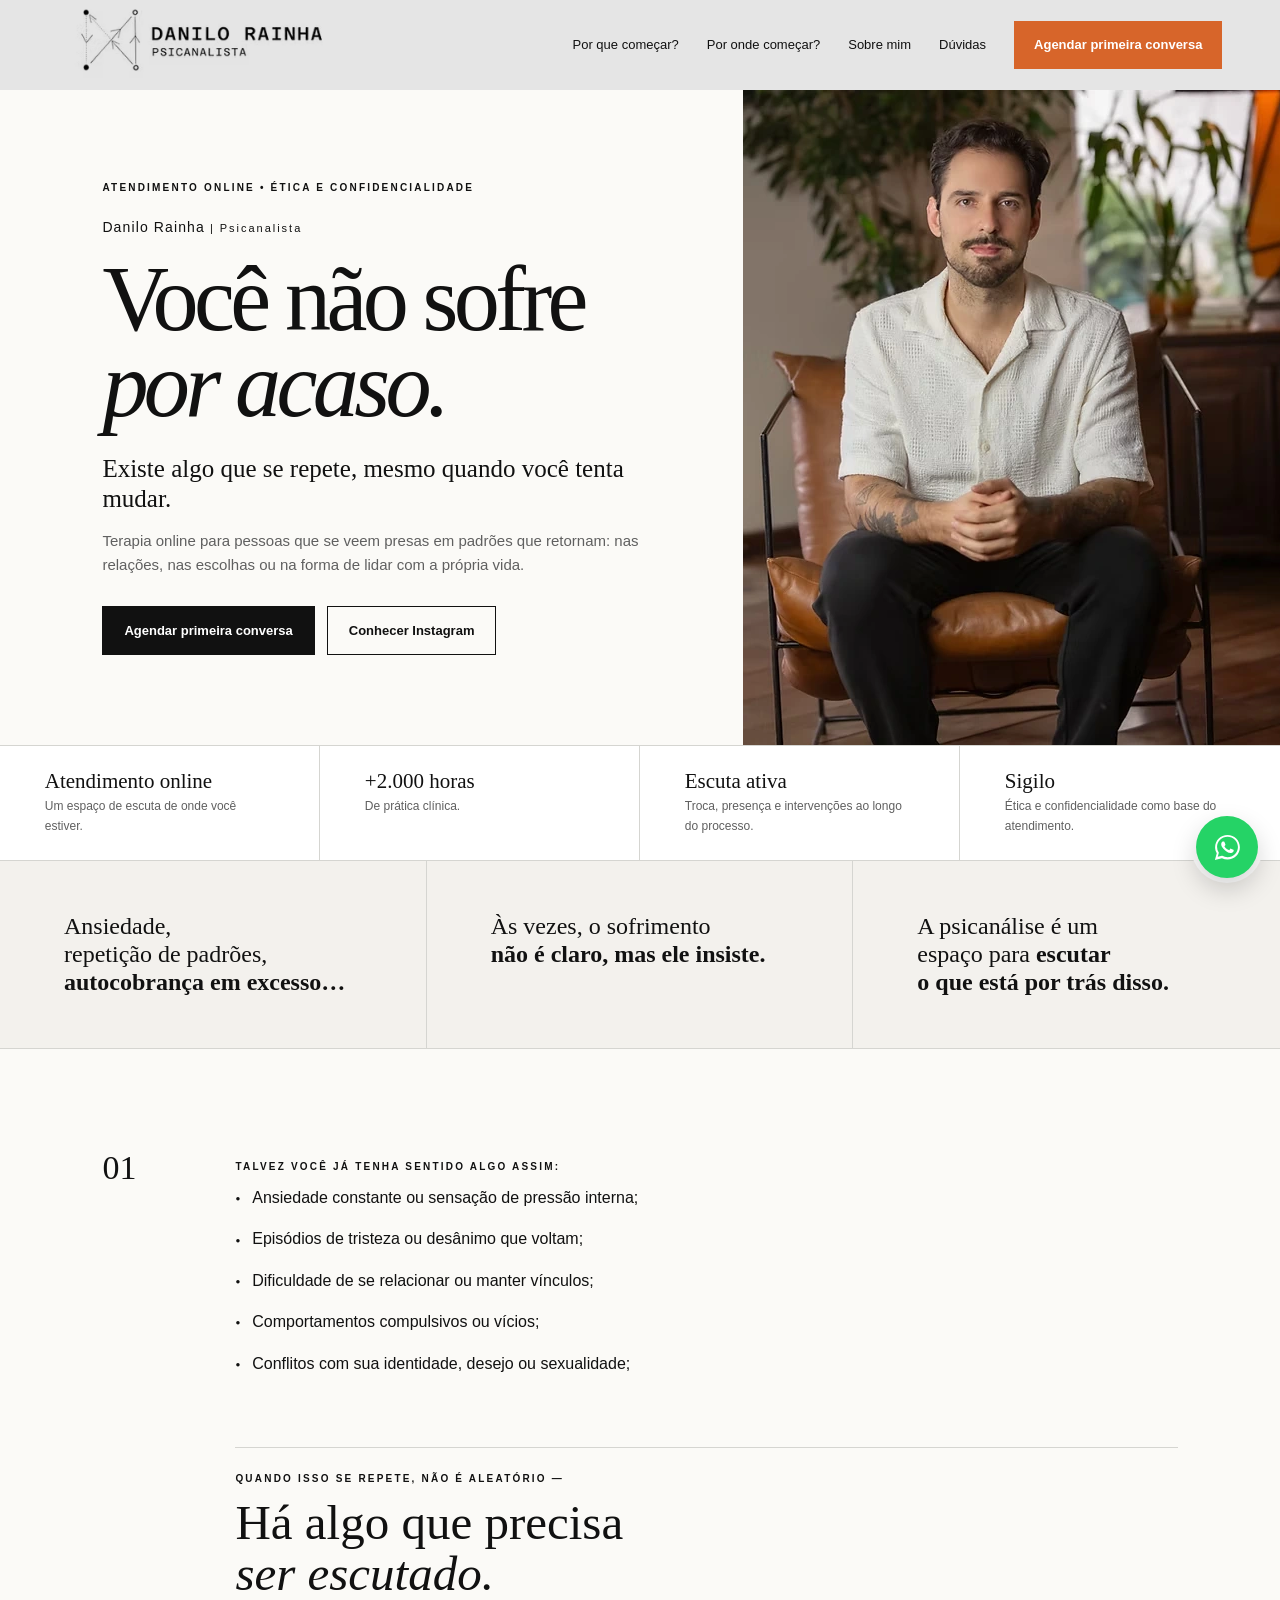
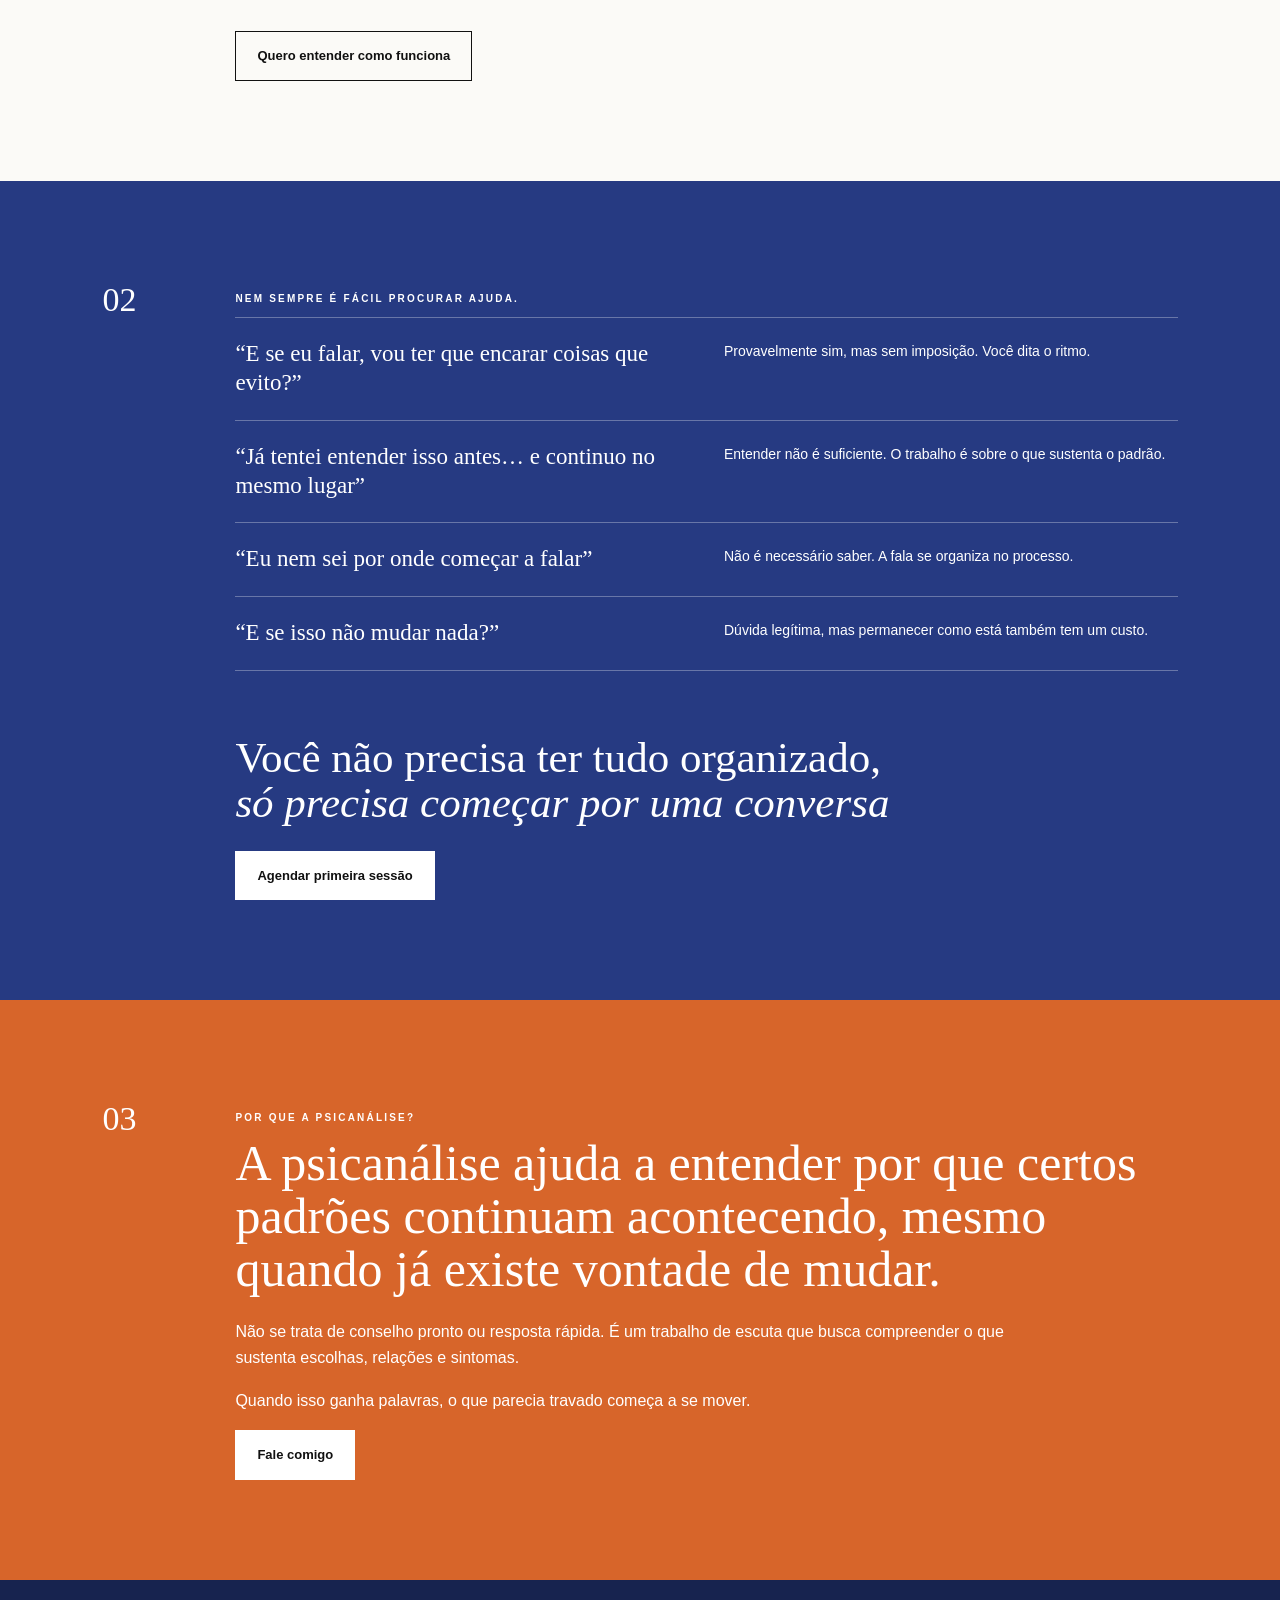
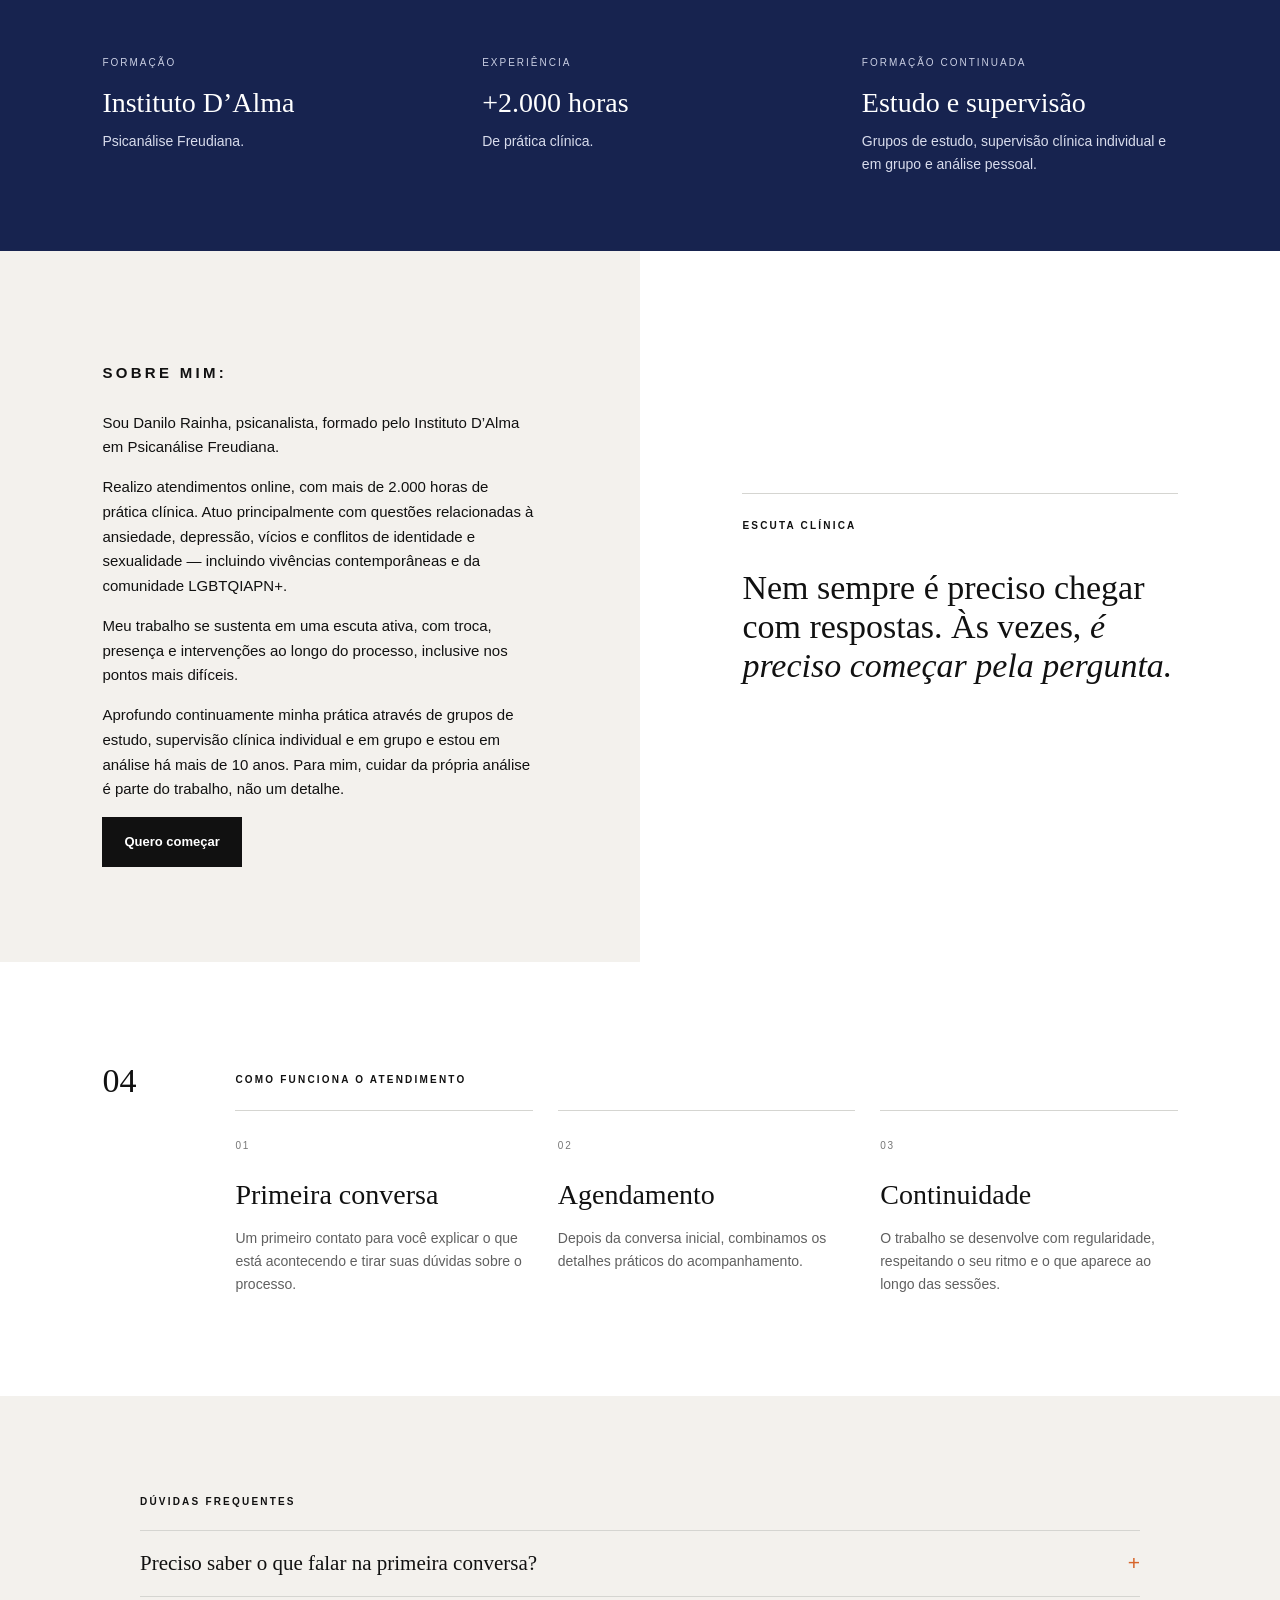
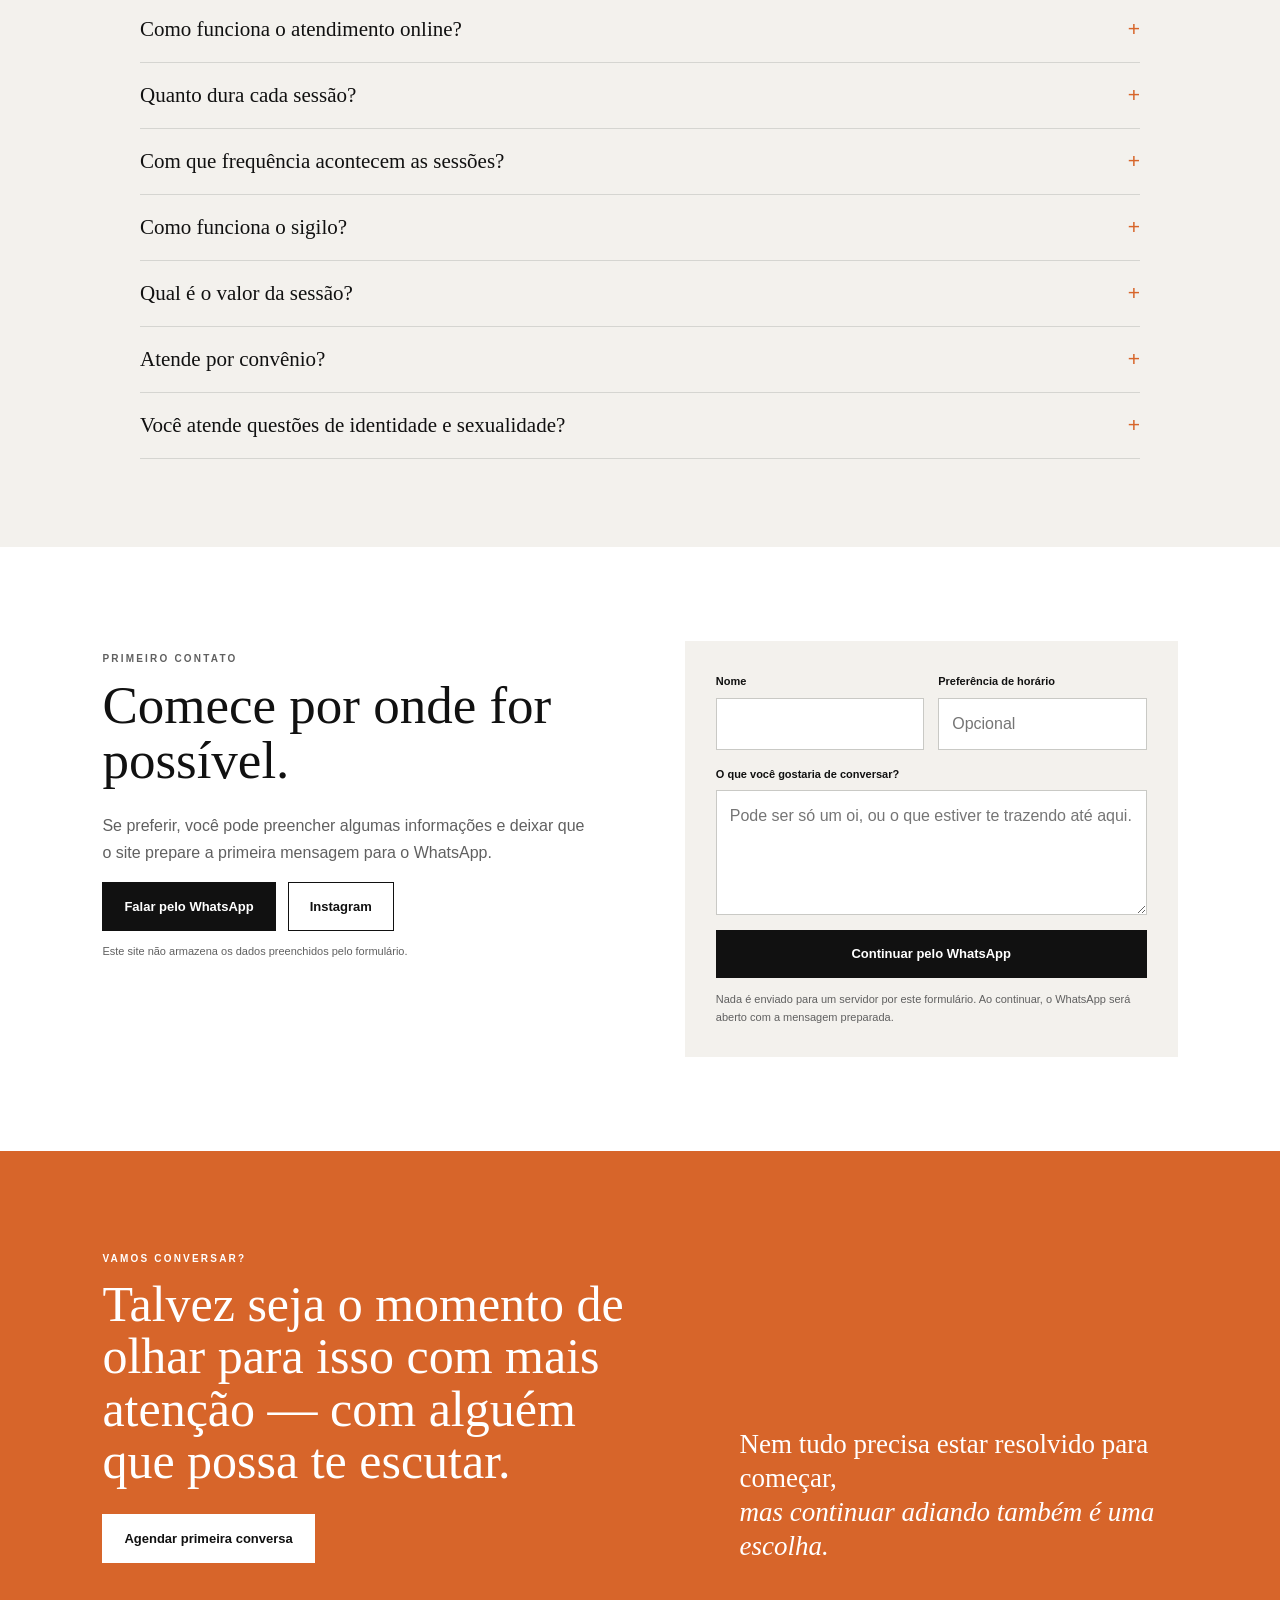
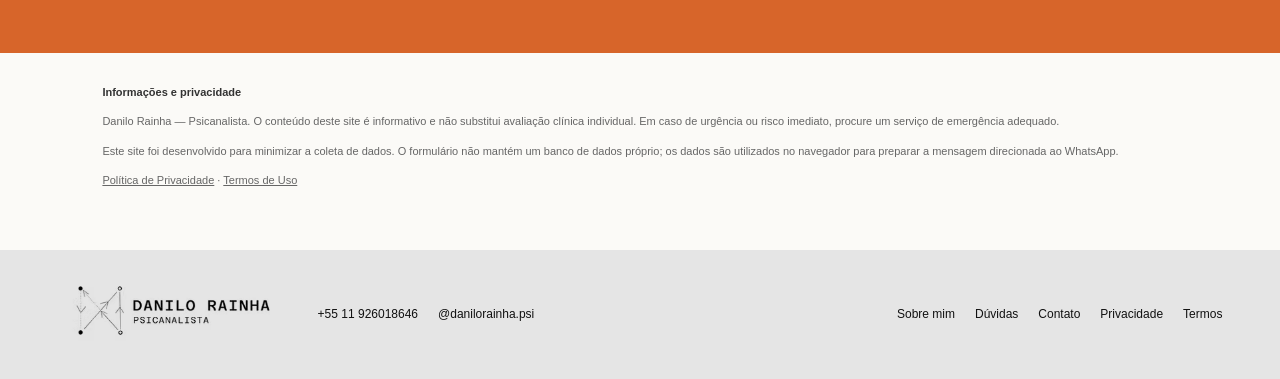
==== commit e5fec91c: "Update index.html" ====
--- a/index.html
+++ b/index.html
@@ -110,7 +110,7 @@
 
 <section class="trust" aria-label="Informações sobre o atendimento">
   <div class="trust-item"><b>Atendimento online</b><small>Um espaço de escuta de onde você estiver.</small></div>
-  <div class="trust-item"><b>+1.000 horas</b><small>De prática clínica.</small></div>
+  <div class="trust-item"><b>+2.000 horas</b><small>De prática clínica.</small></div>
   <div class="trust-item"><b>Escuta ativa</b><small>Troca, presença e intervenções ao longo do processo.</small></div>
   <div class="trust-item"><b>Sigilo</b><small>Ética e confidencialidade como base do atendimento.</small></div>
 </section>
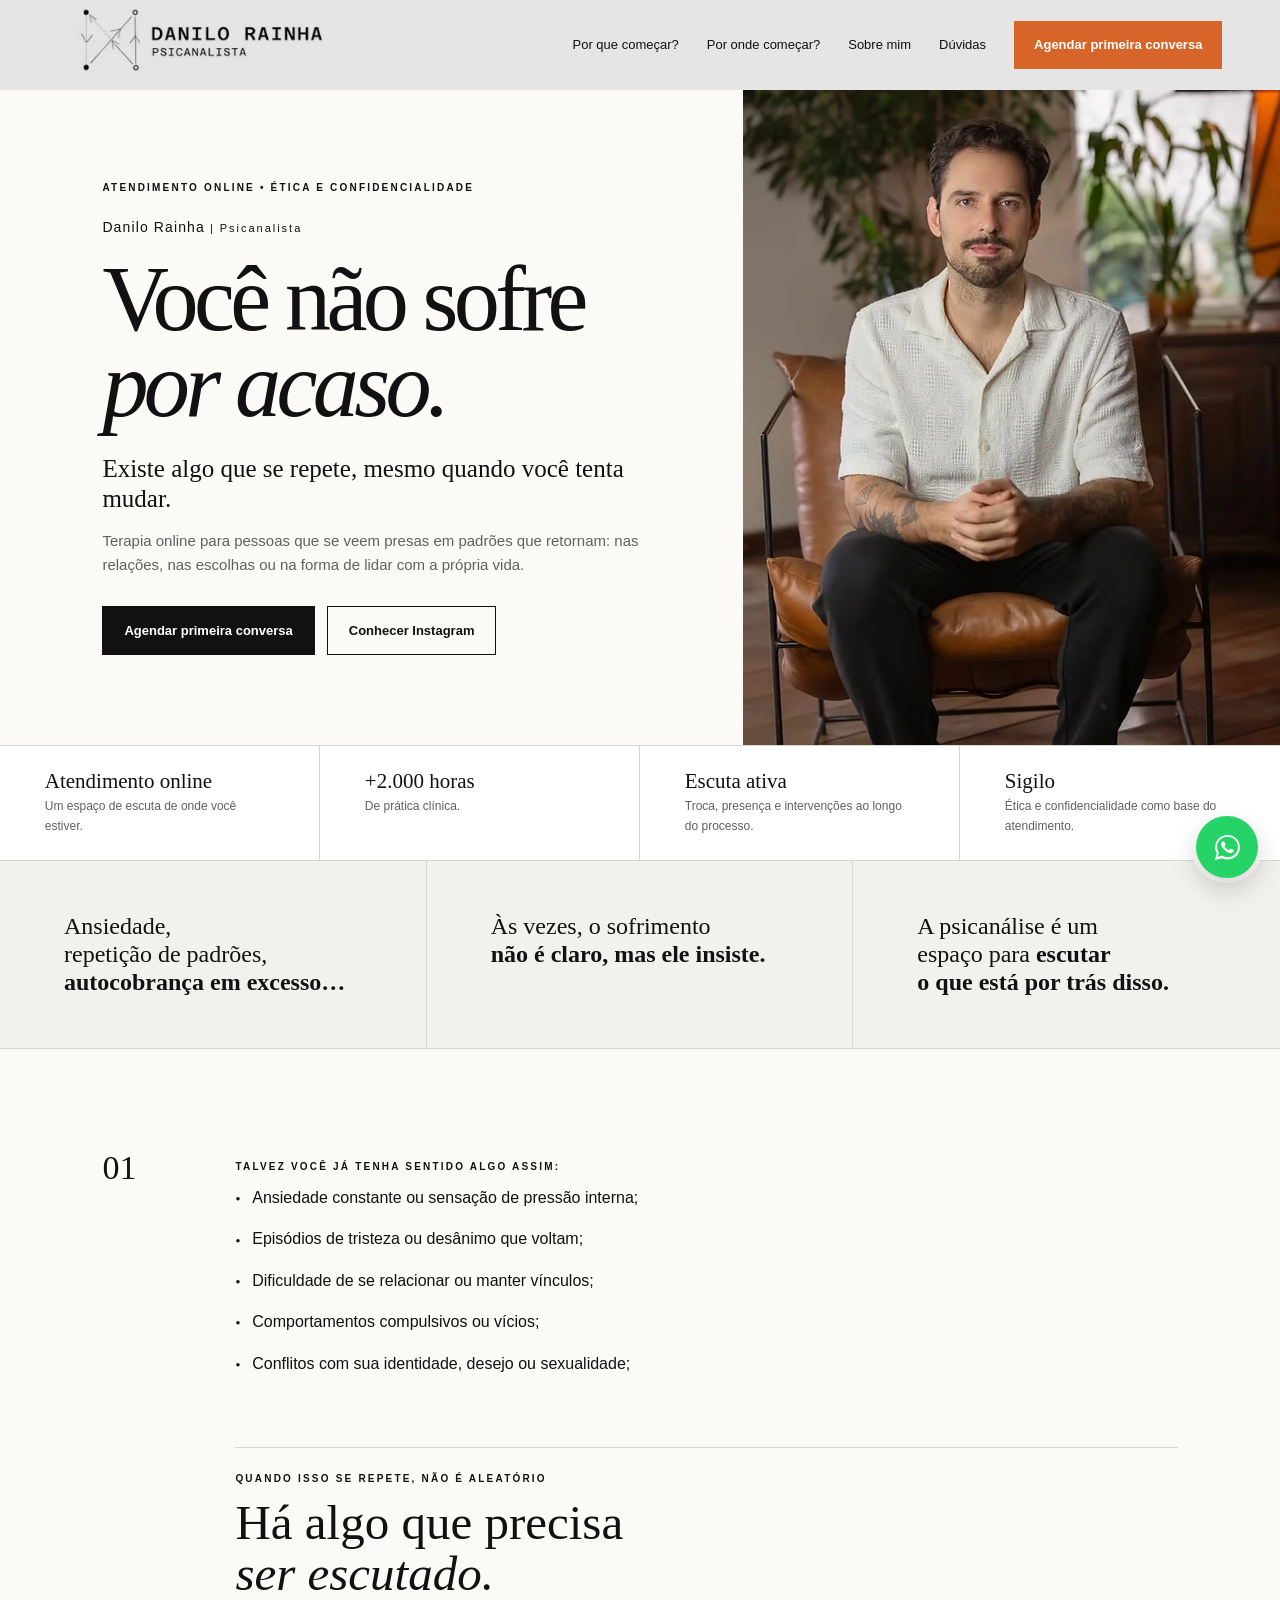
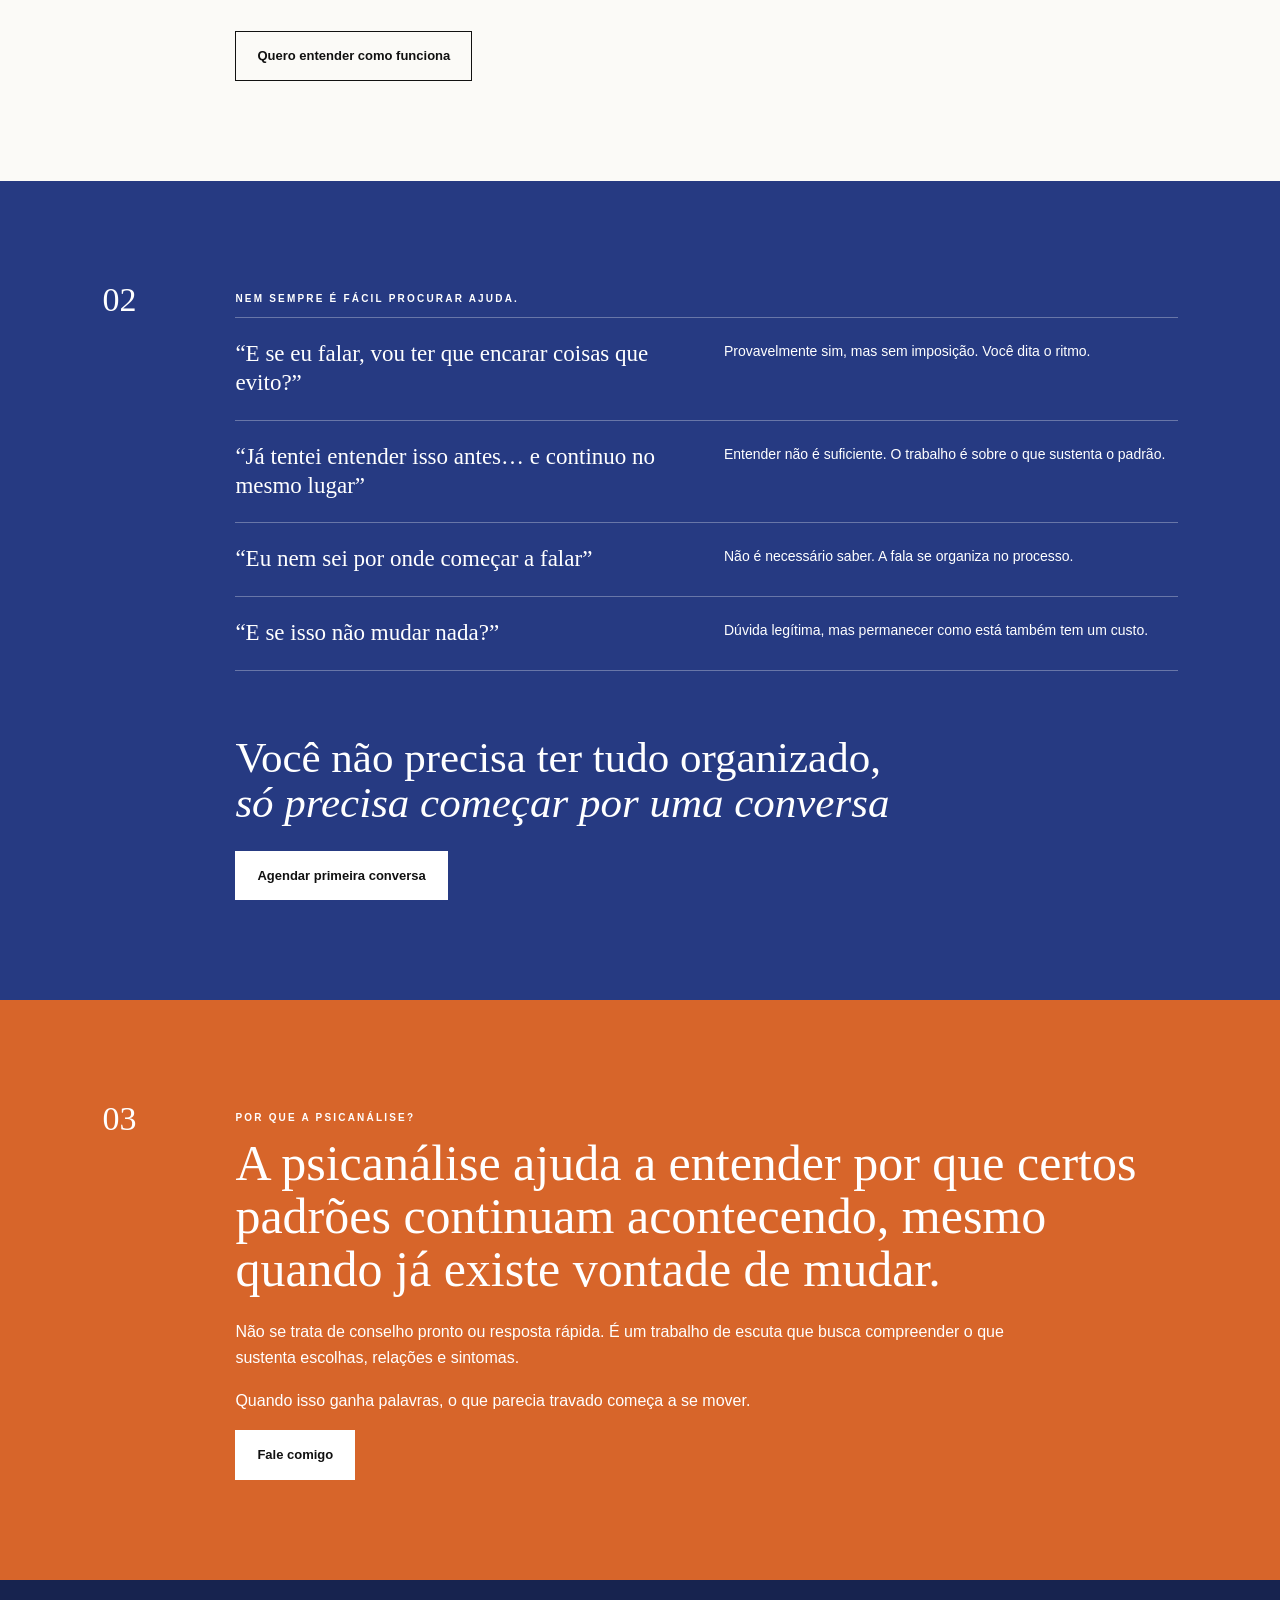
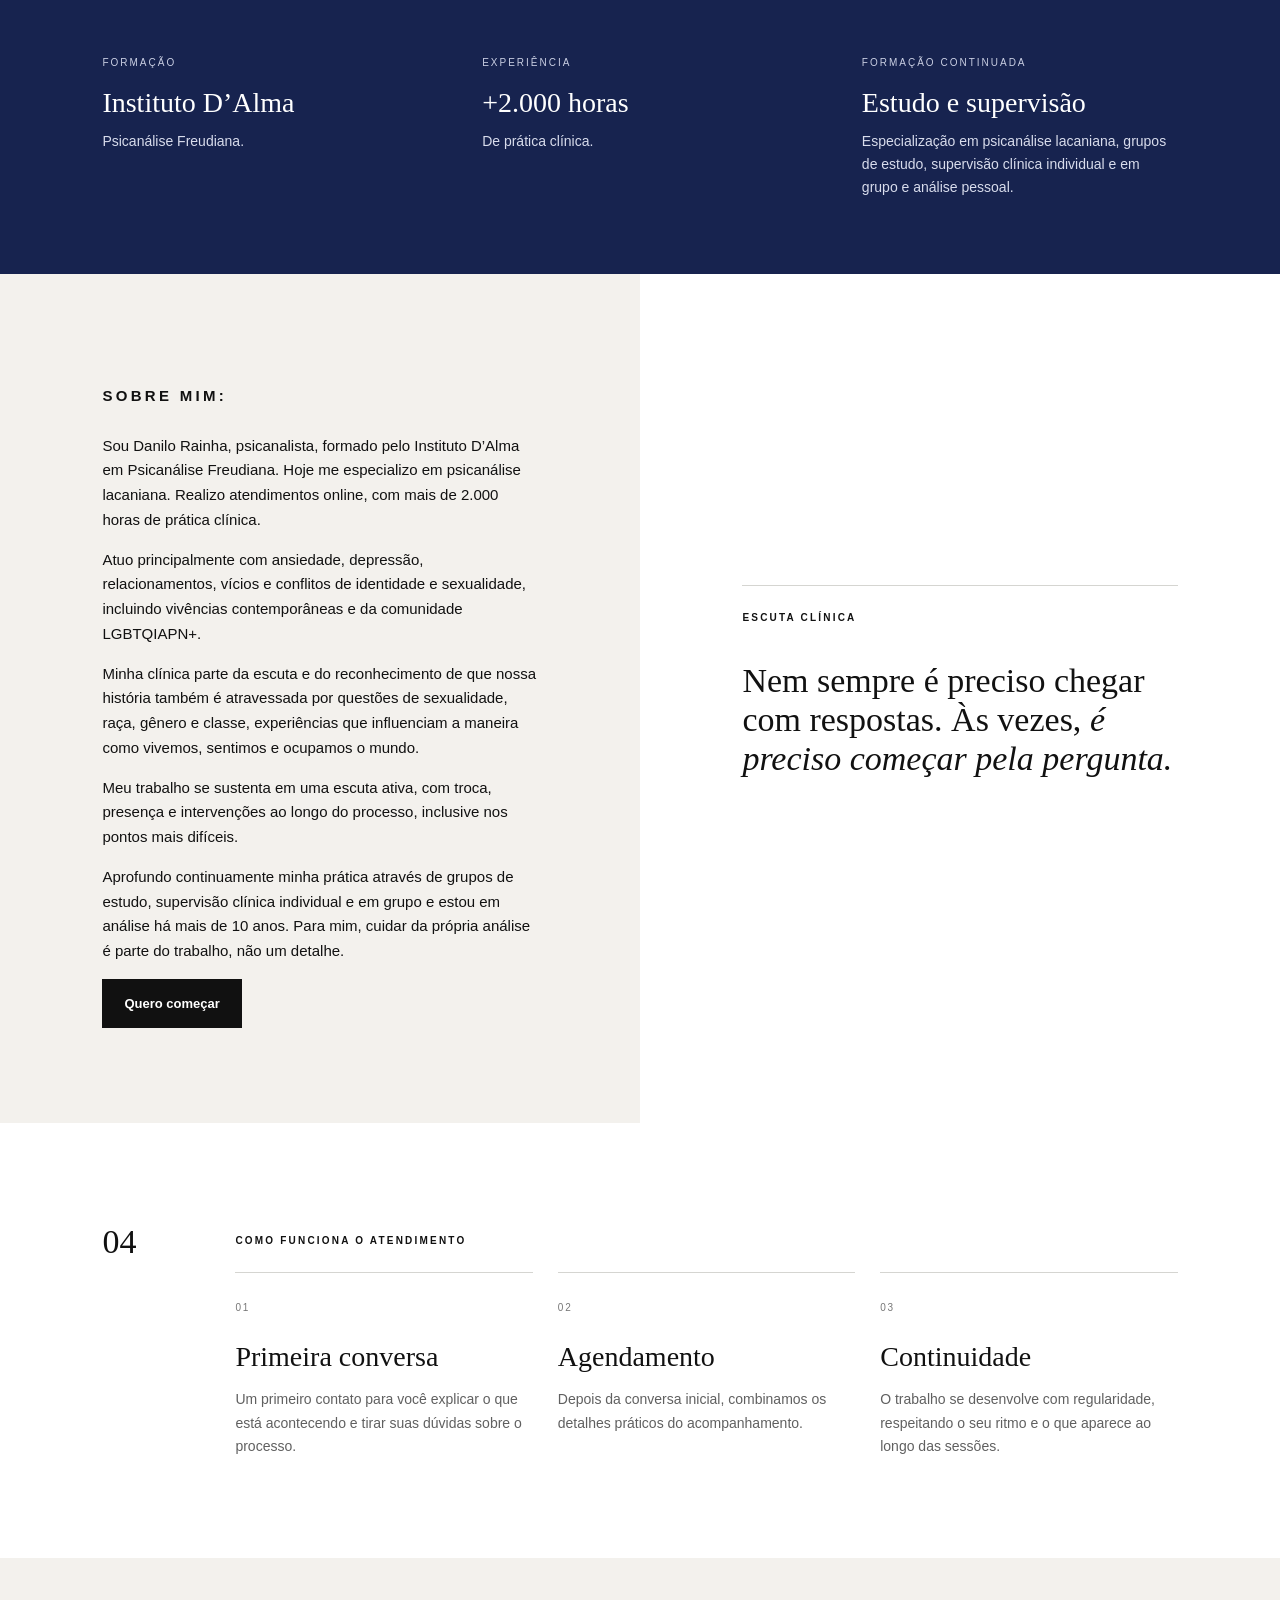
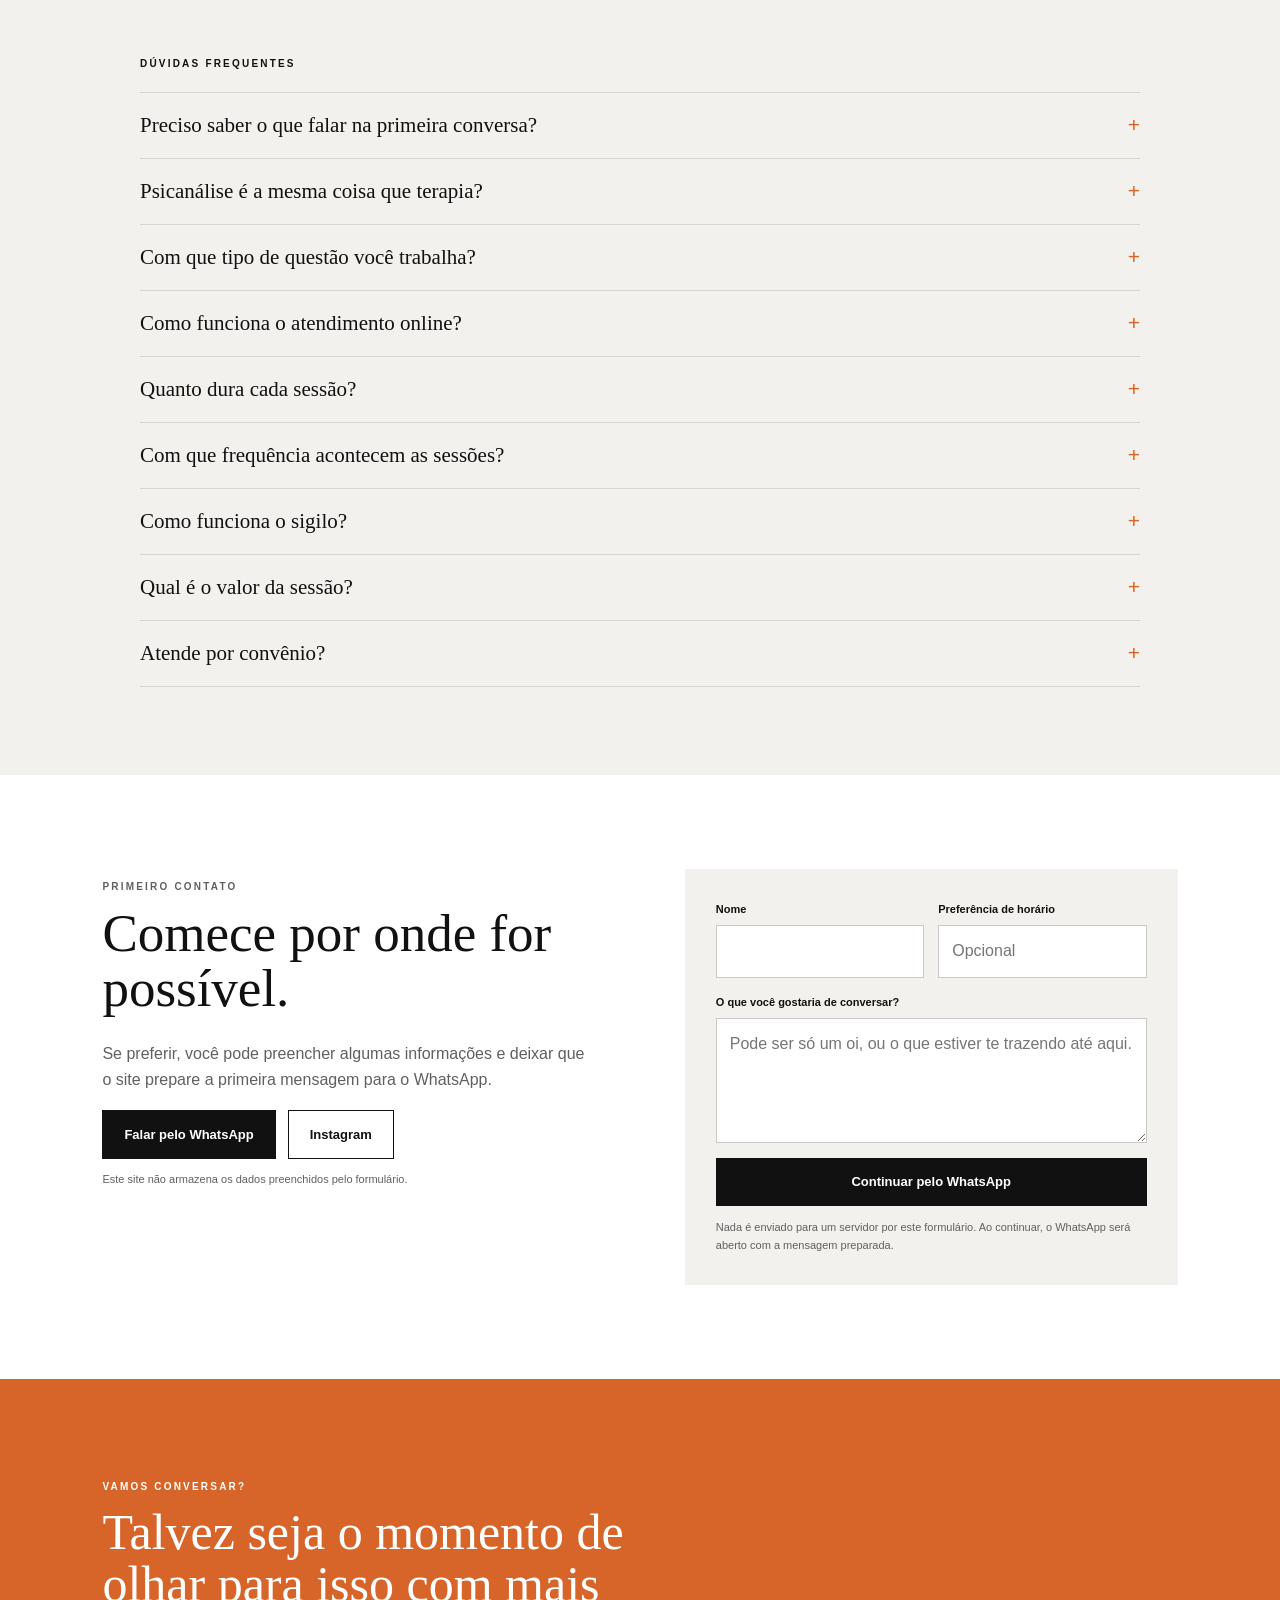
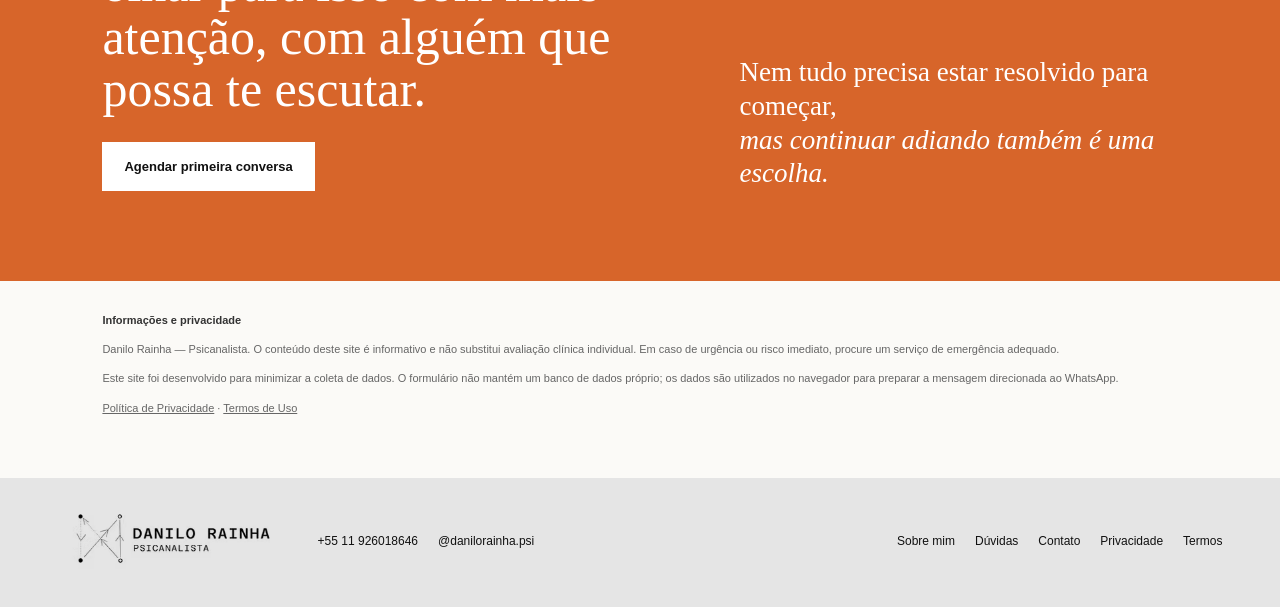
==== commit 31335823: "Add files via upload" ====
--- a/index.html
+++ b/index.html
@@ -3,8 +3,13 @@
 <head>
 <meta charset="utf-8">
 <meta name="viewport" content="width=device-width, initial-scale=1">
+<script>(function(w,d,s,l,i){w[l]=w[l]||[];w[l].push({'gtm.start':
+new Date().getTime(),event:'gtm.js'});var f=d.getElementsByTagName(s)[0],
+j=d.createElement(s),dl=l!='dataLayer'?'&l='+l:'';j.async=true;j.src=
+'https://www.googletagmanager.com/gtm.js?id='+i+dl;f.parentNode.insertBefore(j,f);
+})(window,document,'script','dataLayer','GTM-P8XRHBSM');</script>
 <title>Danilo Rainha | Psicanalista — Psicanálise Online</title>
-<meta name="description" content="Danilo Rainha, psicanalista. Psicanálise online com escuta ativa, ética e confidencialidade para ansiedade, depressão, repetição de padrões, relações, vícios, identidade e sexualidade.">
+<meta name="description" content="Psicanálise online: terapia para quem quer entender padrões que se repetem. Ansiedade, depressão, relações, vícios, identidade e sexualidade. Atendimento ético e confidencial.">
 <meta name="author" content="Danilo Rainha">
 <meta name="robots" content="index, follow, max-image-preview:large, max-snippet:-1, max-video-preview:-1">
 <meta name="theme-color" content="#e5e5e5">
@@ -71,6 +76,7 @@
 <link rel="stylesheet" href="styles.css">
 </head>
 <body>
+<noscript><iframe src="https://www.googletagmanager.com/ns.html?id=GTM-P8XRHBSM" height="0" width="0" style="display:none;visibility:hidden"></iframe></noscript>
 <a class="skip" href="#conteudo">Pular para o conteúdo</a>
 
 <header class="header">
@@ -133,7 +139,7 @@
       <li>Conflitos com sua identidade, desejo ou sexualidade;</li>
     </ul>
     <div class="statement">
-      <div class="label">QUANDO ISSO SE REPETE, NÃO É ALEATÓRIO —</div>
+      <div class="label">QUANDO ISSO SE REPETE, NÃO É ALEATÓRIO</div>
       <h2>Há algo que precisa<br><em>ser escutado.</em></h2>
     </div>
     <a class="btn btn-outline" href="https://wa.me/5511926018646?text=Ol%C3%A1%2C%20Danilo!%20Quero%20entender%20melhor%20como%20funciona%20o%20processo%20de%20psican%C3%A1lise." target="_blank" rel="noopener noreferrer">Quero entender como funciona</a>
@@ -149,7 +155,7 @@
     <div class="q"><strong>“Eu nem sei por onde começar a falar”</strong><p>Não é necessário saber. A fala se organiza no processo.</p></div>
     <div class="q"><strong>“E se isso não mudar nada?”</strong><p>Dúvida legítima, mas permanecer como está também tem um custo.</p></div>
     <div class="closing">Você não precisa ter tudo organizado,<br><em>só precisa começar por uma conversa</em></div>
-    <a class="btn btn-white" href="https://wa.me/5511926018646?text=Ol%C3%A1%2C%20Danilo!%20Quero%20agendar%20uma%20primeira%20conversa." target="_blank" rel="noopener noreferrer">Agendar primeira sessão</a>
+    <a class="btn btn-white" href="https://wa.me/5511926018646?text=Ol%C3%A1%2C%20Danilo!%20Quero%20agendar%20uma%20primeira%20conversa." target="_blank" rel="noopener noreferrer">Agendar primeira conversa</a>
   </div>
 </section>
 
@@ -167,14 +173,15 @@
 <section class="credibility reveal" aria-label="Formação e experiência">
   <div><div class="cred-number">FORMAÇÃO</div><h3>Instituto D’Alma</h3><p>Psicanálise Freudiana.</p></div>
   <div><div class="cred-number">EXPERIÊNCIA</div><h3>+2.000 horas</h3><p>De prática clínica.</p></div>
-  <div><div class="cred-number">FORMAÇÃO CONTINUADA</div><h3>Estudo e supervisão</h3><p>Grupos de estudo, supervisão clínica individual e em grupo e análise pessoal.</p></div>
+  <div><div class="cred-number">FORMAÇÃO CONTINUADA</div><h3>Estudo e supervisão</h3><p>Especialização em psicanálise lacaniana, grupos de estudo, supervisão clínica individual e em grupo e análise pessoal.</p></div>
 </section>
 
 <section class="about reveal" id="sobre">
   <div class="about-copy">
     <p class="label">SOBRE MIM:</p>
-    <p>Sou Danilo Rainha, psicanalista, formado pelo Instituto D’Alma em Psicanálise Freudiana.</p>
-    <p>Realizo atendimentos online, com mais de 2.000 horas de prática clínica. Atuo principalmente com questões relacionadas à ansiedade, depressão, vícios e conflitos de identidade e sexualidade — incluindo vivências contemporâneas e da comunidade LGBTQIAPN+.</p>
+    <p>Sou Danilo Rainha, psicanalista, formado pelo Instituto D’Alma em Psicanálise Freudiana. Hoje me especializo em psicanálise lacaniana. Realizo atendimentos online, com mais de 2.000 horas de prática clínica.</p>
+    <p>Atuo principalmente com ansiedade, depressão, relacionamentos, vícios e conflitos de identidade e sexualidade, incluindo vivências contemporâneas e da comunidade LGBTQIAPN+.</p>
+    <p>Minha clínica parte da escuta e do reconhecimento de que nossa história também é atravessada por questões de sexualidade, raça, gênero e classe, experiências que influenciam a maneira como vivemos, sentimos e ocupamos o mundo.</p>
     <p>Meu trabalho se sustenta em uma escuta ativa, com troca, presença e intervenções ao longo do processo, inclusive nos pontos mais difíceis.</p>
     <p>Aprofundo continuamente minha prática através de grupos de estudo, supervisão clínica individual e em grupo e estou em análise há mais de 10 anos. Para mim, cuidar da própria análise é parte do trabalho, não um detalhe.</p>
     <a class="btn btn-dark" href="https://wa.me/5511926018646?text=Ol%C3%A1%2C%20Danilo!%20Quero%20come%C3%A7ar%20um%20acompanhamento." target="_blank" rel="noopener noreferrer">Quero começar</a>
@@ -199,13 +206,14 @@
     <p class="label">DÚVIDAS FREQUENTES</p>
     <div class="faq-list">
       <details><summary>Preciso saber o que falar na primeira conversa?</summary><p>Não. Você não precisa chegar com a história organizada. A conversa pode começar pelo que está mais presente hoje.</p></details>
-      <details><summary>Como funciona o atendimento online?</summary><p>O atendimento é realizado online. Os detalhes práticos do acompanhamento são combinados no contato inicial.</p></details>
-      <details><summary>Quanto dura cada sessão?</summary><p>Essa informação é combinada diretamente no primeiro contato.</p></details>
-      <details><summary>Com que frequência acontecem as sessões?</summary><p>A frequência é combinada de acordo com o enquadre do acompanhamento e com o processo clínico.</p></details>
-      <details><summary>Como funciona o sigilo?</summary><p>A ética e a confidencialidade fazem parte da proposta do atendimento.</p></details>
-      <details><summary>Qual é o valor da sessão?</summary><p>O valor atualizado é informado diretamente no contato inicial.</p></details>
-      <details><summary>Atende por convênio?</summary><p>As condições de atendimento e eventual emissão de recibo devem ser confirmadas diretamente com Danilo.</p></details>
-      <details><summary>Você atende questões de identidade e sexualidade?</summary><p>Sim. O trabalho apresentado no site inclui conflitos de identidade e sexualidade, incluindo vivências contemporâneas e da comunidade LGBTQIAPN+.</p></details>
+      <details><summary>Psicanálise é a mesma coisa que terapia?</summary><p>São coisas próximas, mas não iguais. “Terapia” é um guarda-chuva que abrange várias abordagens. A psicanálise é uma delas, e trabalha de um jeito específico: em vez de focar em corrigir o comportamento, ela escuta o que se repete e o que sustenta essa repetição. Na prática, a diferença aparece no ritmo. Não é uma técnica aplicada sobre você, é um trabalho feito com você.</p></details>
+      <details><summary>Com que tipo de questão você trabalha?</summary><p>Ansiedade e sensação de pressão constante. Episódios de tristeza e desânimo que voltam. Relacionamentos: dificuldade de criar ou manter vínculos, e a sensação de repetir a mesma história de uma relação para outra. Padrões que retornam também nas escolhas. Autocobrança em excesso. Comportamentos compulsivos e vícios. Questões de identidade, desejo e sexualidade, incluindo vivências da comunidade LGBTQIAPN+.</p></details>
+      <details><summary>Como funciona o atendimento online?</summary><p>Por videochamada, no Google Meet ou no WhatsApp, de onde você estiver. Você só precisa de um lugar reservado, onde possa falar sem interrupções, e uma conexão estável. O link será enviado antes da primeira sessão.</p></details>
+      <details><summary>Quanto dura cada sessão?</summary><p>Até 50 minutos. O tempo não é cronometrado: a sessão se encerra num ponto que faz sentido, conforme o manejo clínico da minha linha de trabalho. Explico isso na primeira conversa.</p></details>
+      <details><summary>Com que frequência acontecem as sessões?</summary><p>Em geral, uma vez por semana, em dia e horário fixos. Essa regularidade é o que sustenta o trabalho. Em alguns momentos do processo pode fazer sentido ajustar, e isso a gente conversa.</p></details>
+      <details><summary>Como funciona o sigilo?</summary><p>O que você diz em sessão não sai dali. Não confirmo que você faz análise comigo e não compartilho registros. A supervisão faz parte do trabalho de qualquer analista: é onde examino minha própria clínica com analistas mais experientes. O que se discute ali é a condução do caso, sem nome e sem nenhum dado que te identifique, e quem participa tem o mesmo compromisso de sigilo que eu. É parte do cuidado com o seu processo, não uma exceção a ele. As únicas outras exceções são as previstas em lei, como risco imediato à vida.</p></details>
+      <details><summary>Qual é o valor da sessão?</summary><p>A primeira conversa é gratuita. A sessão avulsa custa R$ 400. Mas análise não se faz de sessão em sessão: o que combinamos é um valor mensal fixo, que definimos na primeira conversa.</p></details>
+      <details><summary>Atende por convênio?</summary><p>Não trabalho com convênio, e o atendimento psicanalítico não é reembolsado pelos planos de saúde. O atendimento é particular e posso emitir nota fiscal.</p></details>
     </div>
   </div>
 </section>
@@ -235,7 +243,7 @@
 <section class="final reveal">
   <div>
     <p class="label">VAMOS CONVERSAR?</p>
-    <h2>Talvez seja o momento de olhar para isso com mais atenção — com alguém que possa te escutar.</h2>
+    <h2>Talvez seja o momento de olhar para isso com mais atenção, com alguém que possa te escutar.</h2>
     <a class="btn btn-white" href="https://wa.me/5511926018646?text=Ol%C3%A1%2C%20Danilo!%20Gostaria%20de%20agendar%20uma%20primeira%20conversa." target="_blank" rel="noopener noreferrer">Agendar primeira conversa</a>
   </div>
   <div class="final-quote">Nem tudo precisa estar resolvido para começar,<br><em>mas continuar adiando também é uma escolha.</em></div>
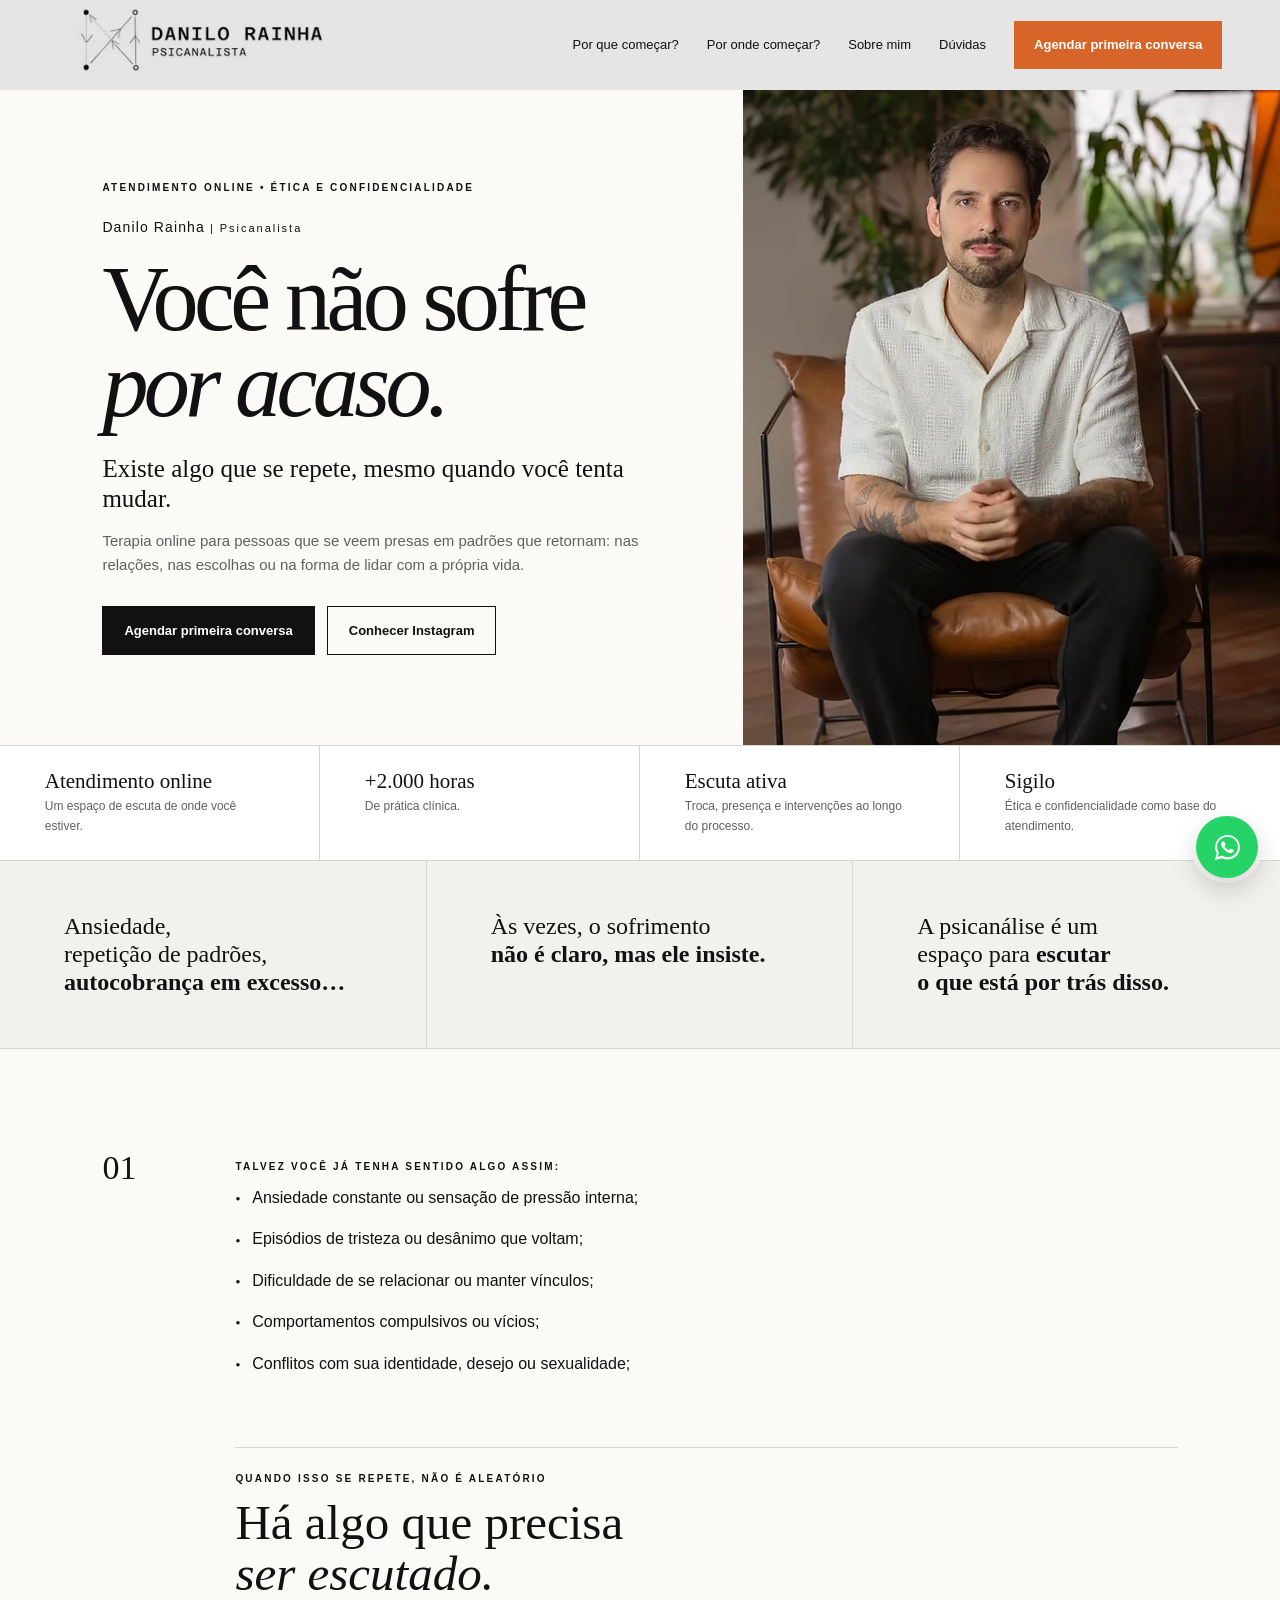
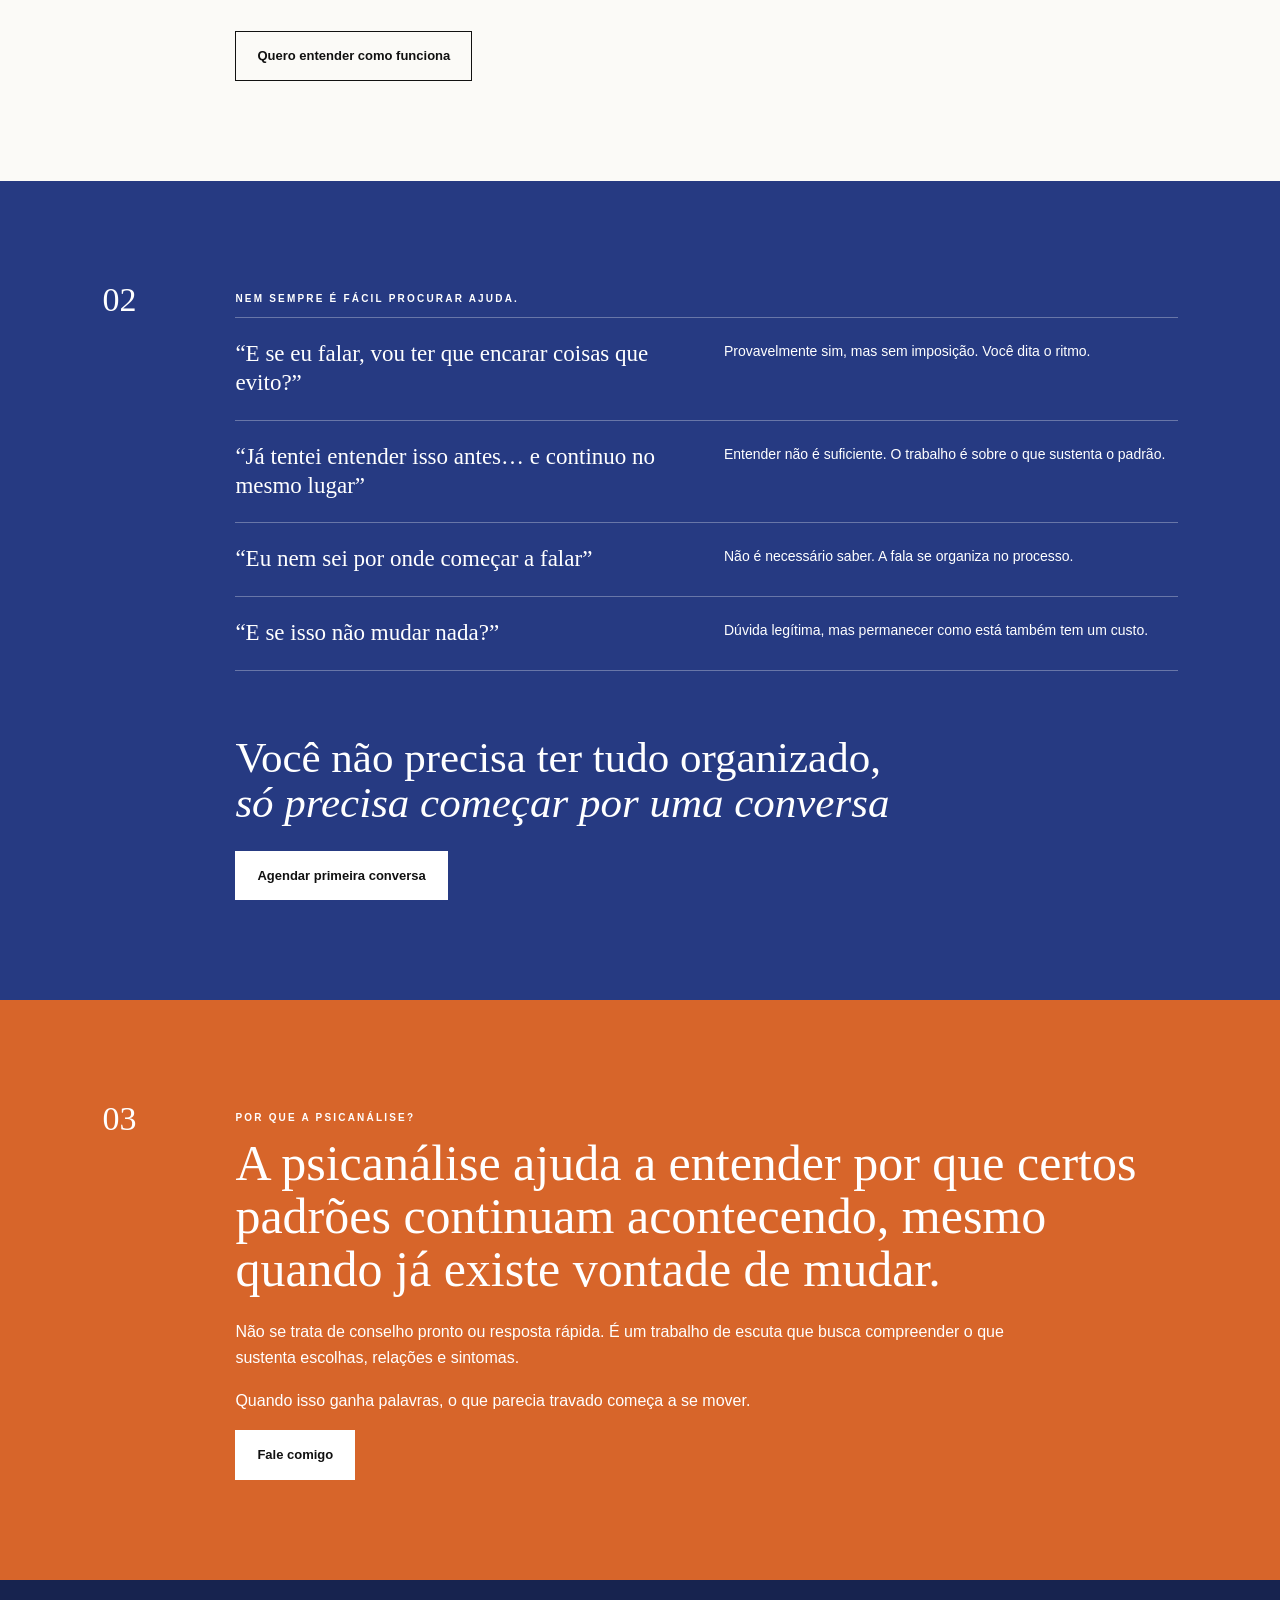
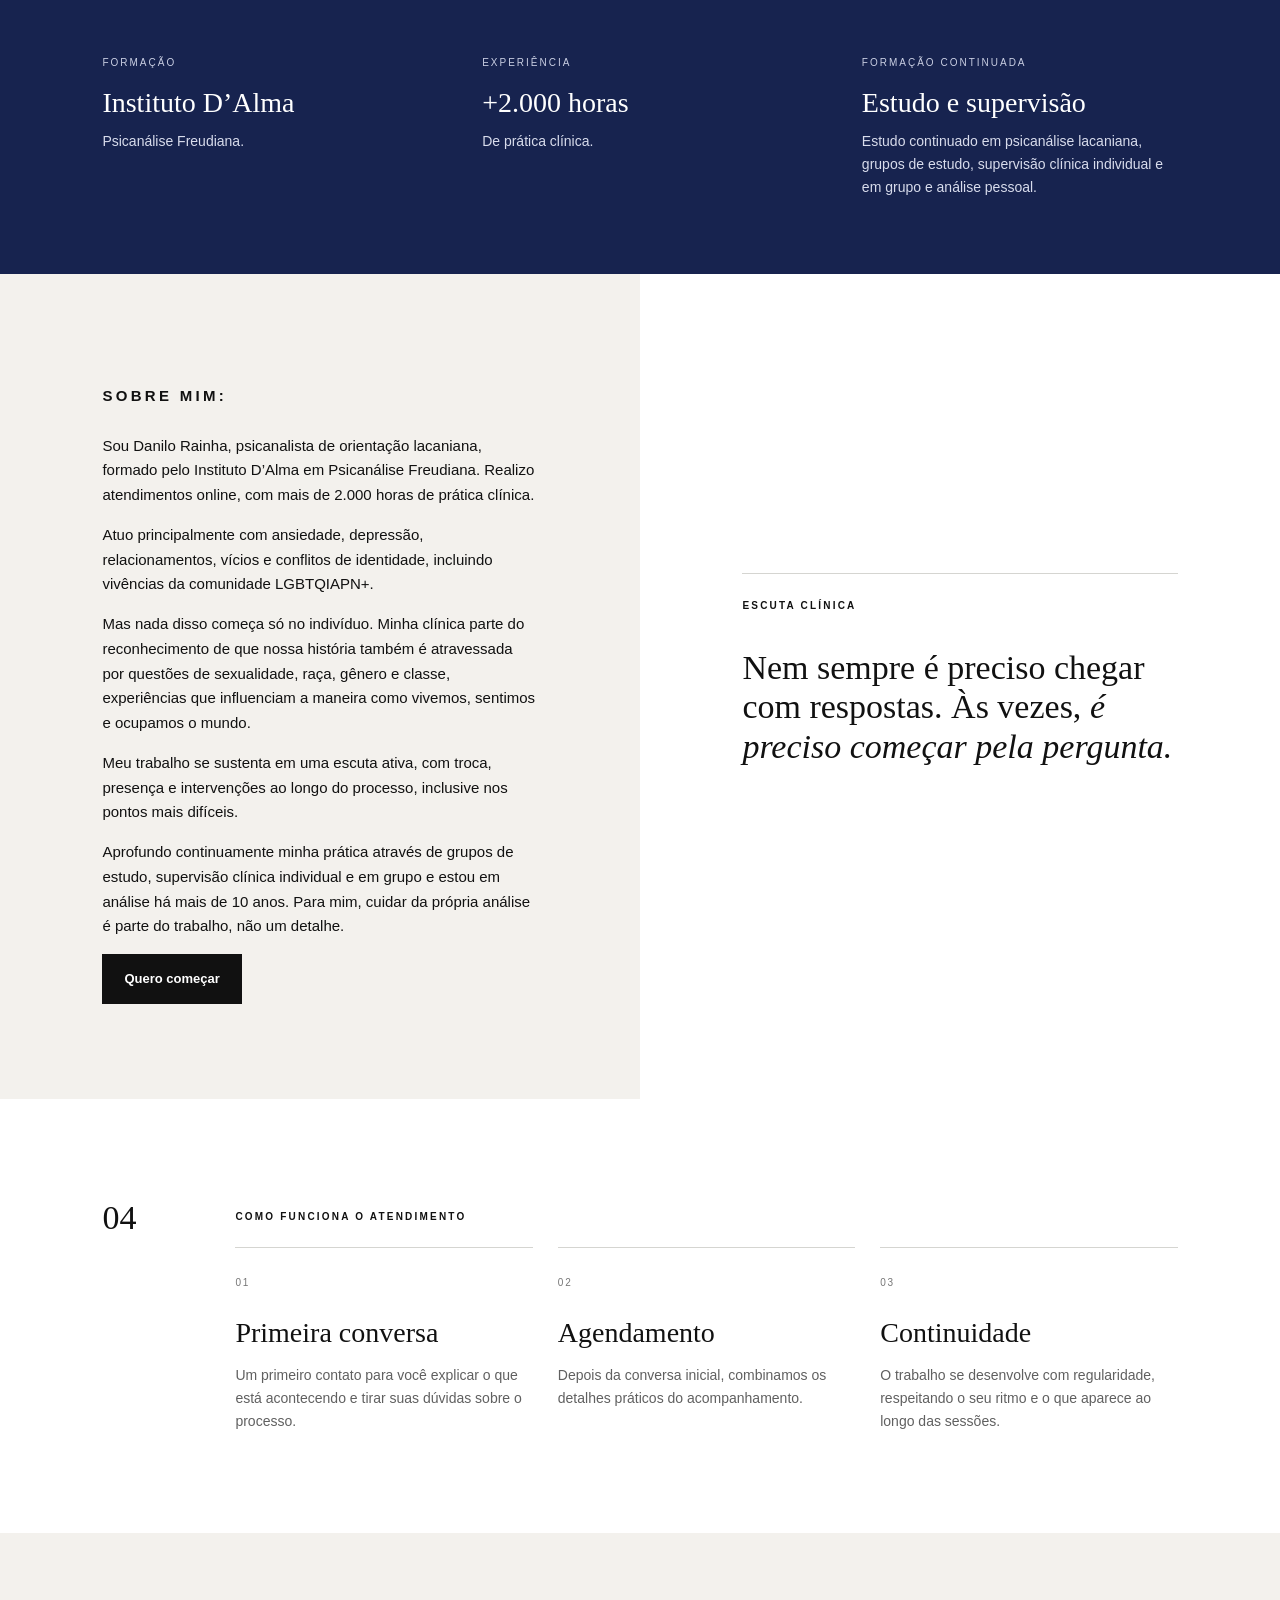
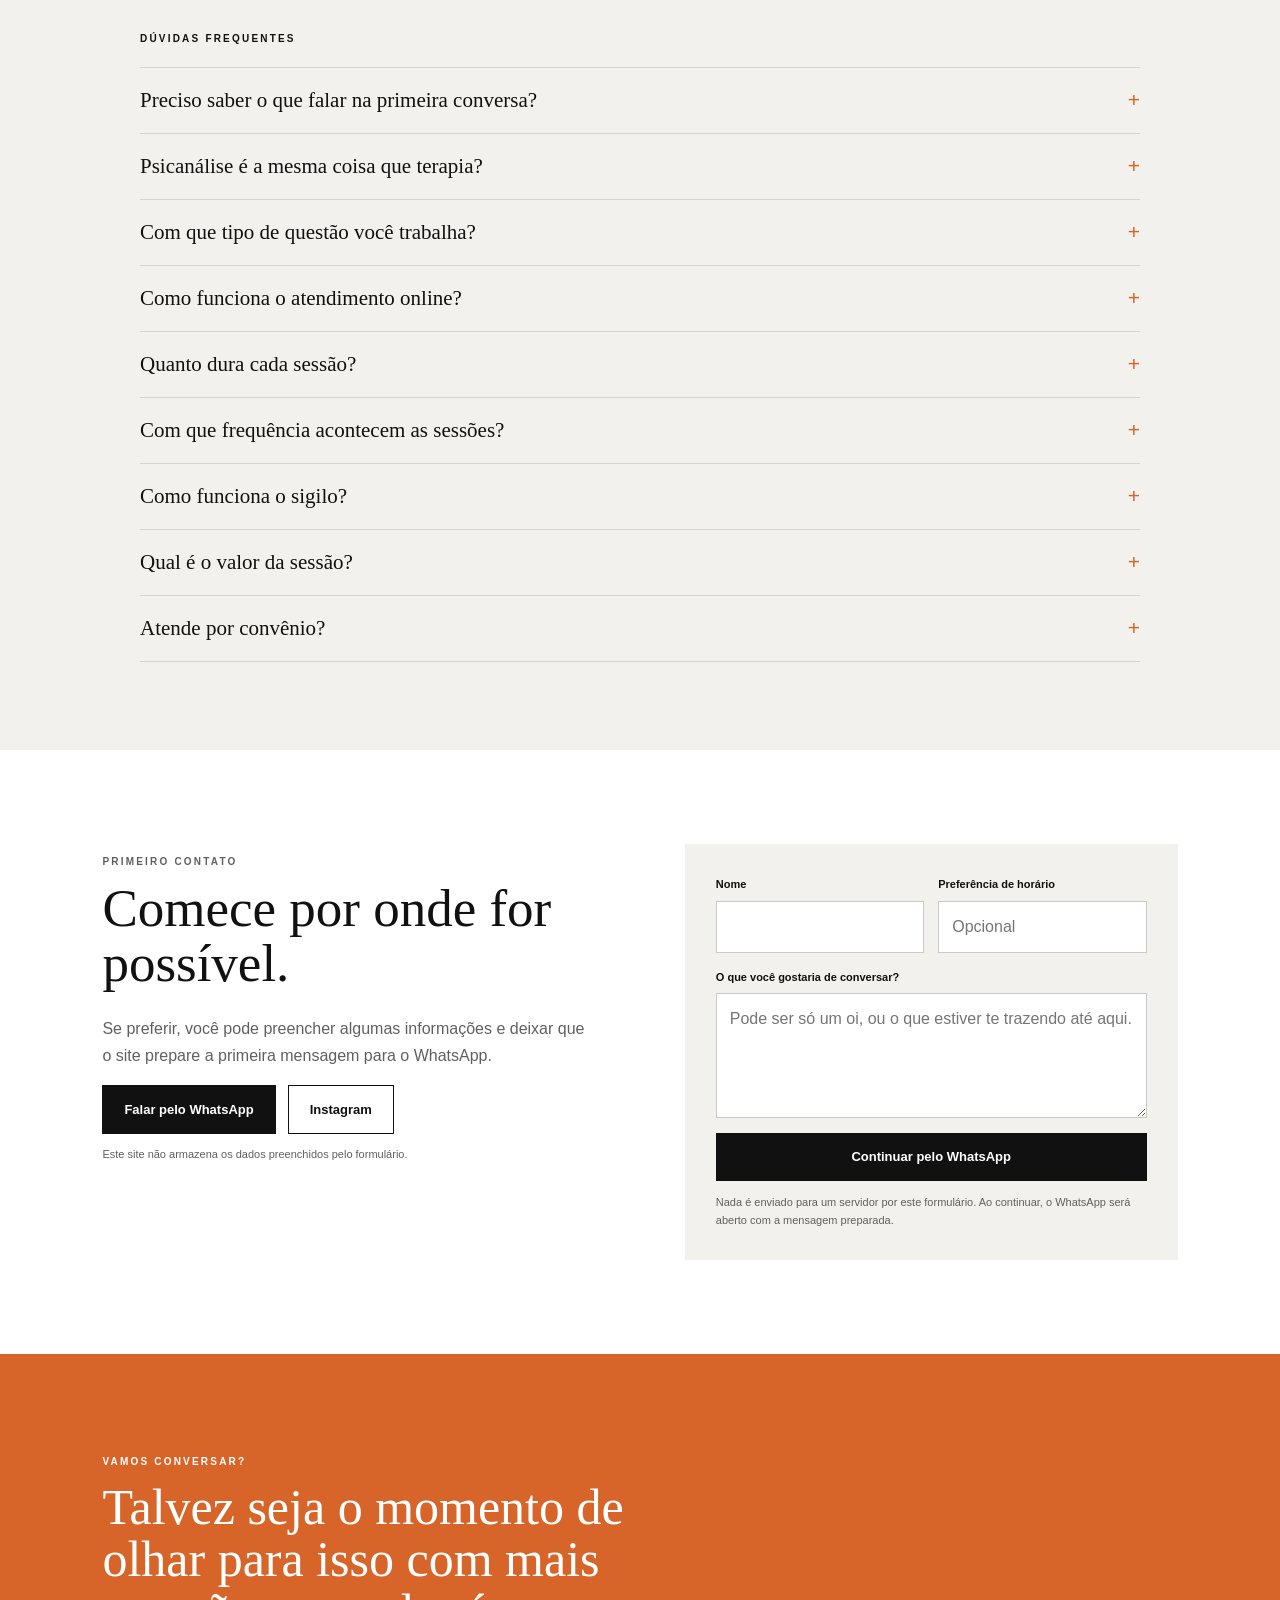
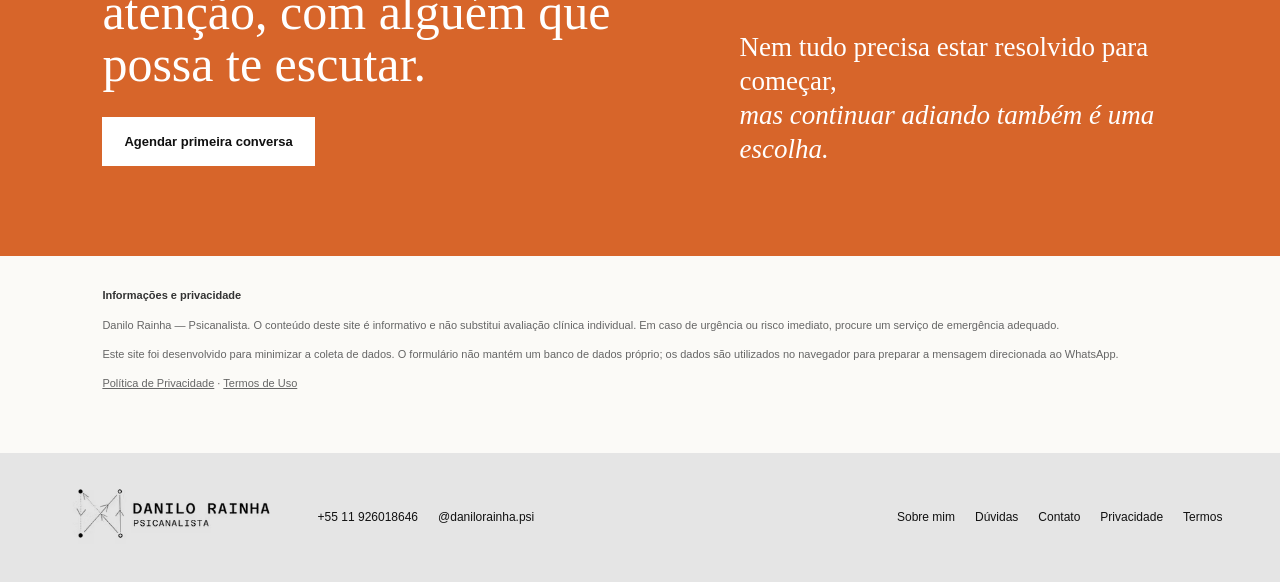
==== commit 9b3cbd5c: "Add files via upload" ====
--- a/index.html
+++ b/index.html
@@ -173,15 +173,15 @@
 <section class="credibility reveal" aria-label="Formação e experiência">
   <div><div class="cred-number">FORMAÇÃO</div><h3>Instituto D’Alma</h3><p>Psicanálise Freudiana.</p></div>
   <div><div class="cred-number">EXPERIÊNCIA</div><h3>+2.000 horas</h3><p>De prática clínica.</p></div>
-  <div><div class="cred-number">FORMAÇÃO CONTINUADA</div><h3>Estudo e supervisão</h3><p>Especialização em psicanálise lacaniana, grupos de estudo, supervisão clínica individual e em grupo e análise pessoal.</p></div>
+  <div><div class="cred-number">FORMAÇÃO CONTINUADA</div><h3>Estudo e supervisão</h3><p>Estudo continuado em psicanálise lacaniana, grupos de estudo, supervisão clínica individual e em grupo e análise pessoal.</p></div>
 </section>
 
 <section class="about reveal" id="sobre">
   <div class="about-copy">
     <p class="label">SOBRE MIM:</p>
-    <p>Sou Danilo Rainha, psicanalista, formado pelo Instituto D’Alma em Psicanálise Freudiana. Hoje me especializo em psicanálise lacaniana. Realizo atendimentos online, com mais de 2.000 horas de prática clínica.</p>
-    <p>Atuo principalmente com ansiedade, depressão, relacionamentos, vícios e conflitos de identidade e sexualidade, incluindo vivências contemporâneas e da comunidade LGBTQIAPN+.</p>
-    <p>Minha clínica parte da escuta e do reconhecimento de que nossa história também é atravessada por questões de sexualidade, raça, gênero e classe, experiências que influenciam a maneira como vivemos, sentimos e ocupamos o mundo.</p>
+    <p>Sou Danilo Rainha, psicanalista de orientação lacaniana, formado pelo Instituto D’Alma em Psicanálise Freudiana. Realizo atendimentos online, com mais de 2.000 horas de prática clínica.</p>
+    <p>Atuo principalmente com ansiedade, depressão, relacionamentos, vícios e conflitos de identidade, incluindo vivências da comunidade LGBTQIAPN+.</p>
+    <p>Mas nada disso começa só no indivíduo. Minha clínica parte do reconhecimento de que nossa história também é atravessada por questões de sexualidade, raça, gênero e classe, experiências que influenciam a maneira como vivemos, sentimos e ocupamos o mundo.</p>
     <p>Meu trabalho se sustenta em uma escuta ativa, com troca, presença e intervenções ao longo do processo, inclusive nos pontos mais difíceis.</p>
     <p>Aprofundo continuamente minha prática através de grupos de estudo, supervisão clínica individual e em grupo e estou em análise há mais de 10 anos. Para mim, cuidar da própria análise é parte do trabalho, não um detalhe.</p>
     <a class="btn btn-dark" href="https://wa.me/5511926018646?text=Ol%C3%A1%2C%20Danilo!%20Quero%20come%C3%A7ar%20um%20acompanhamento." target="_blank" rel="noopener noreferrer">Quero começar</a>
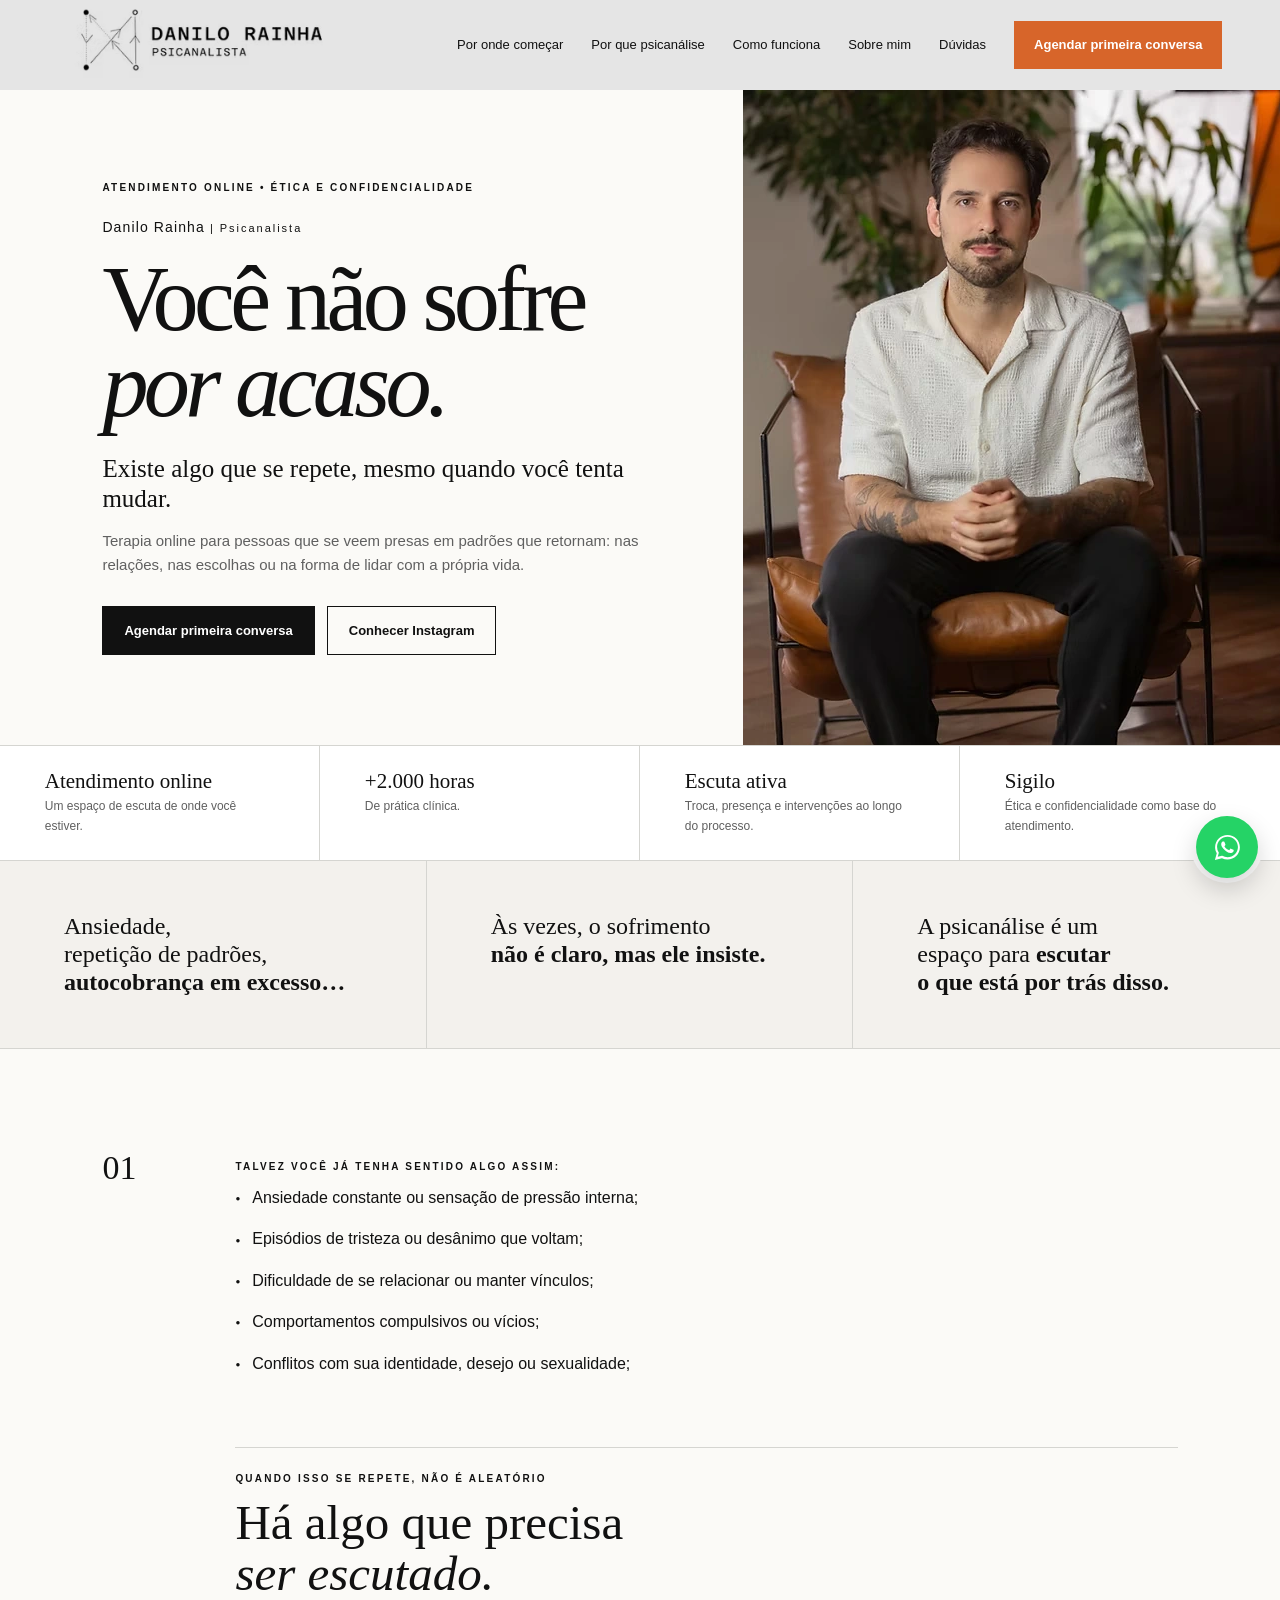
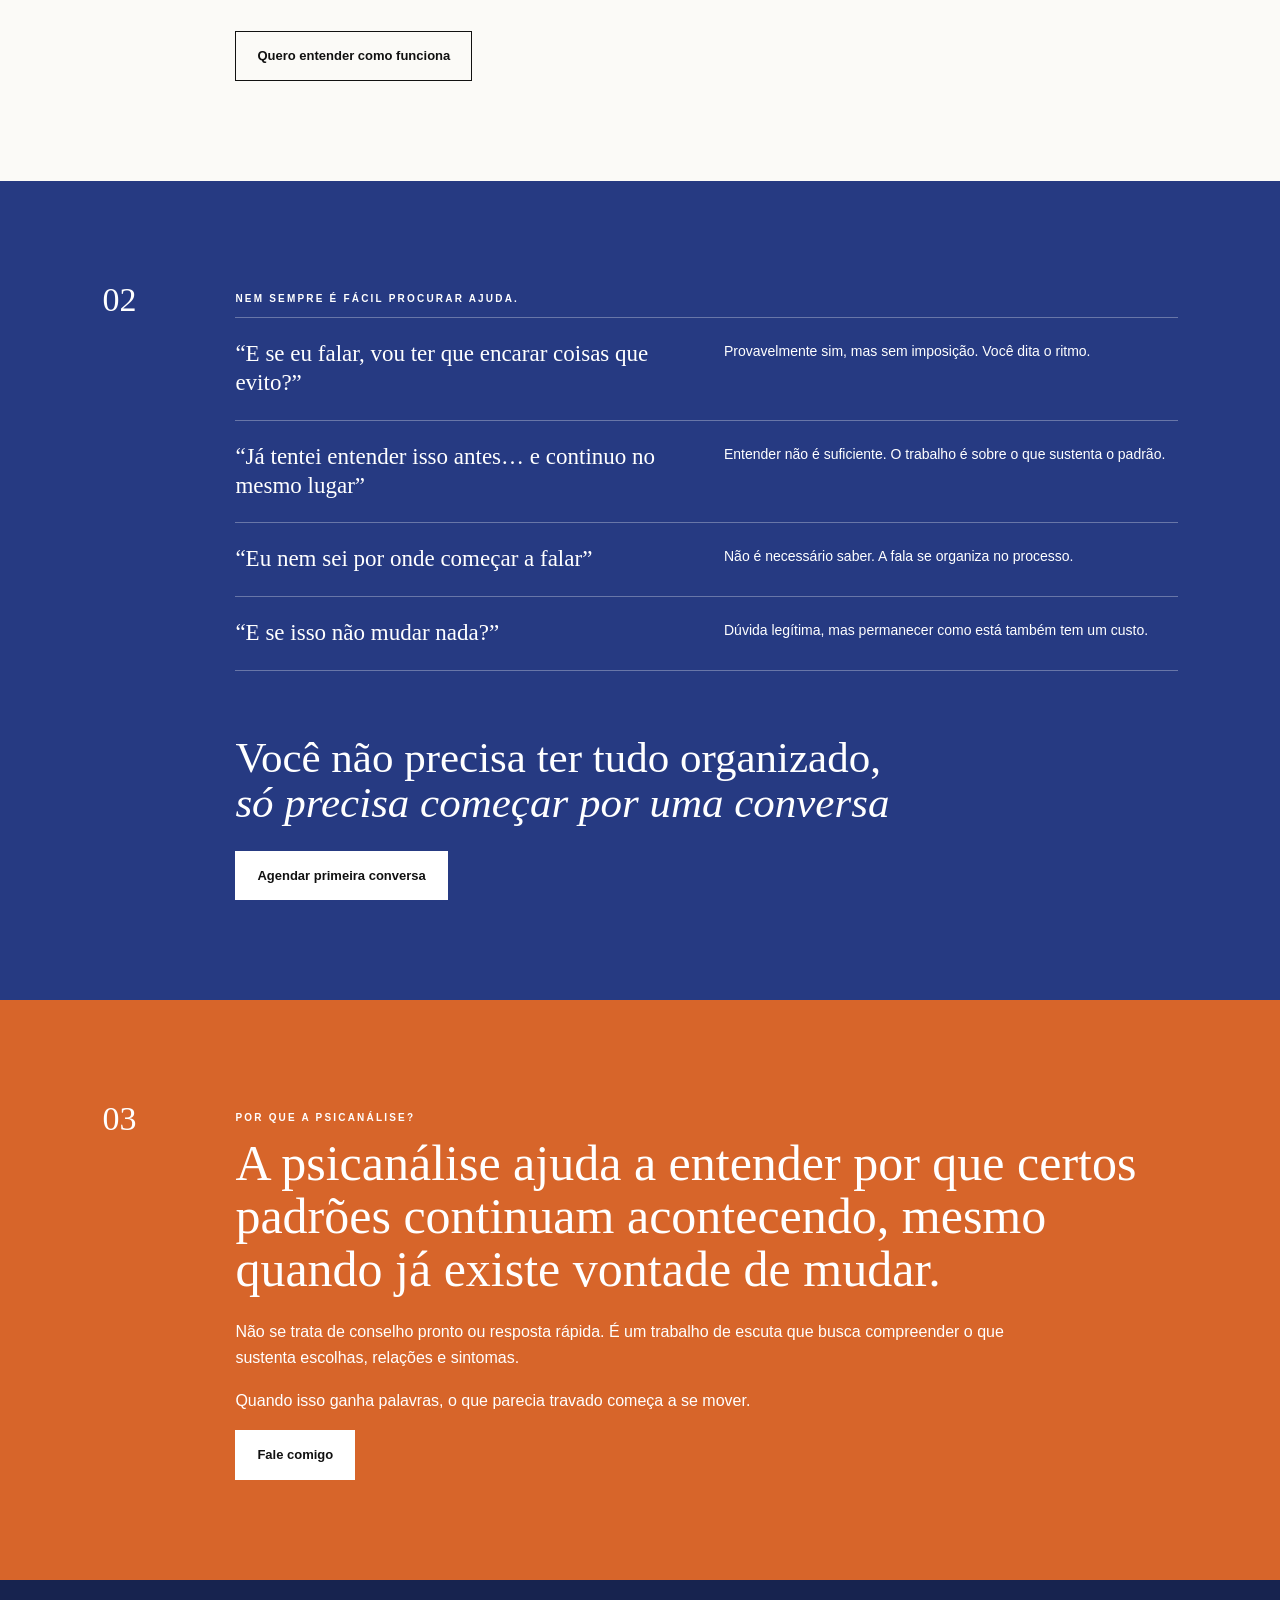
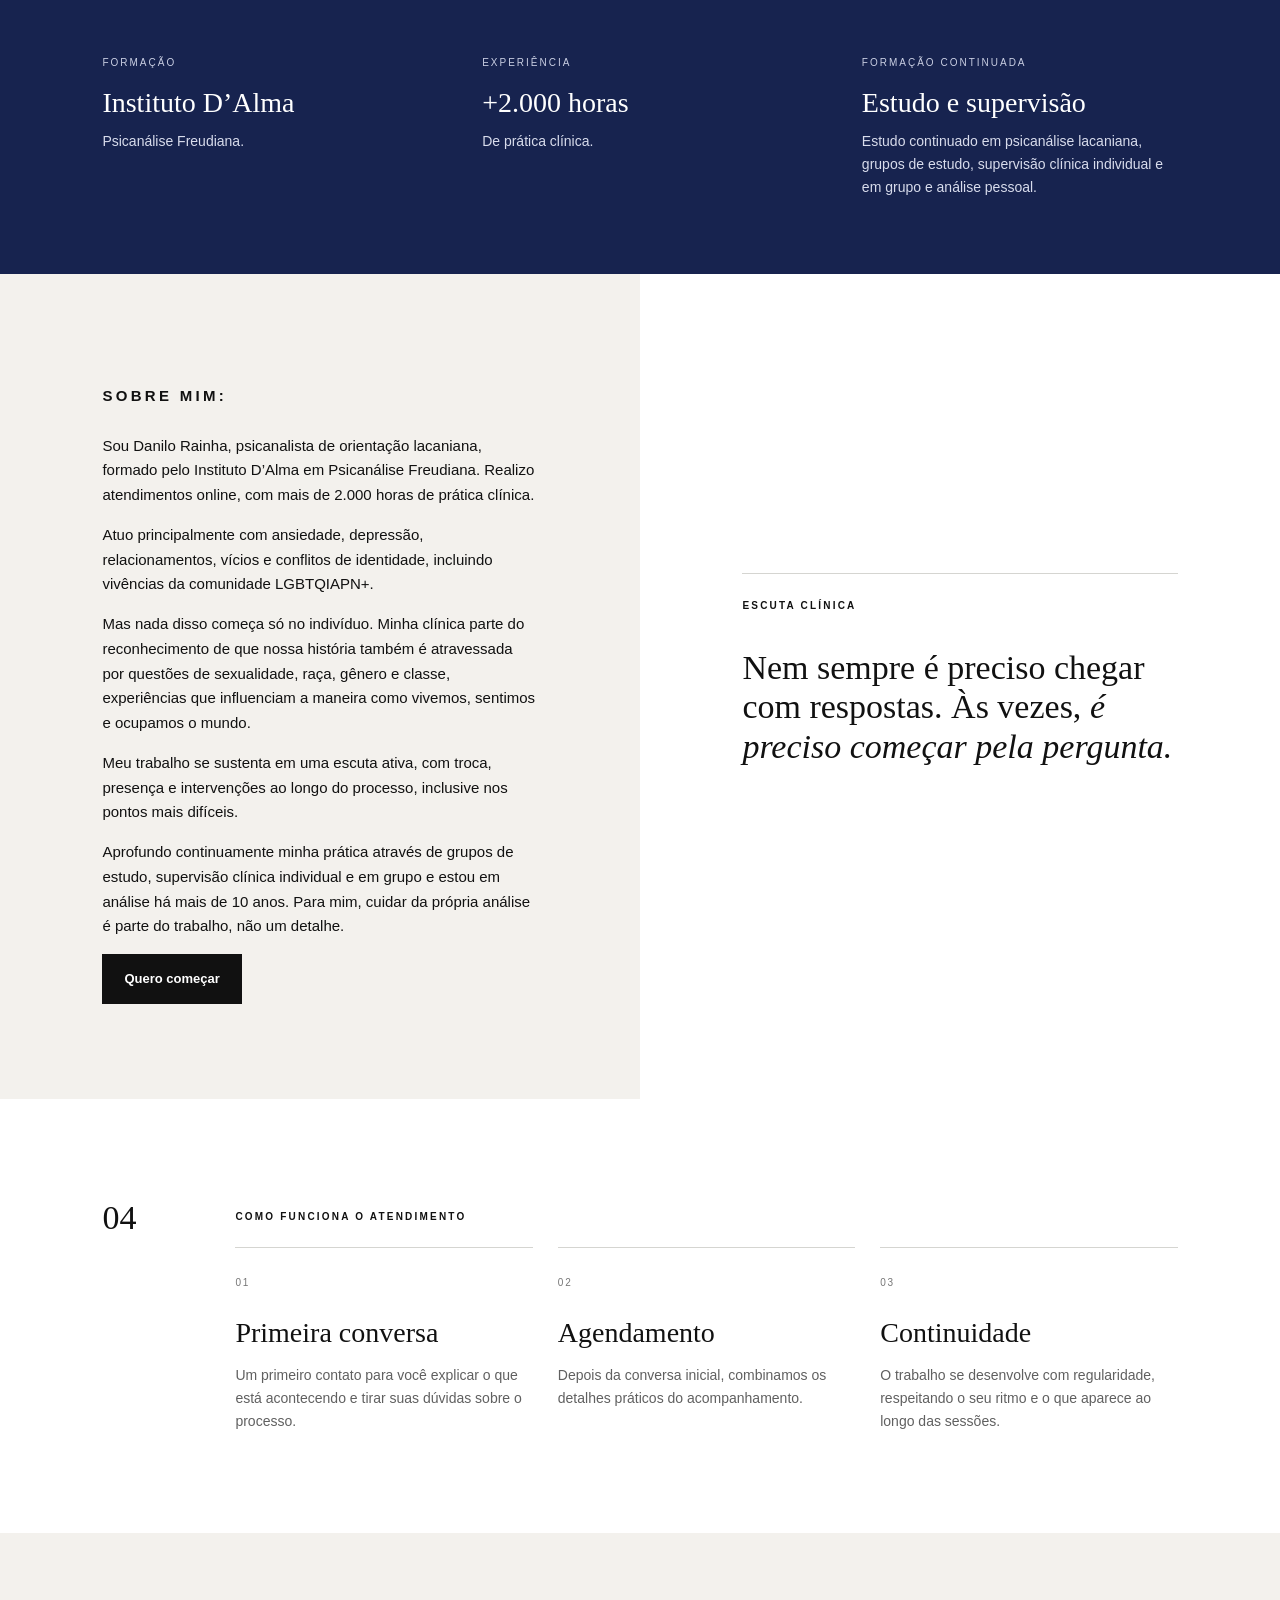
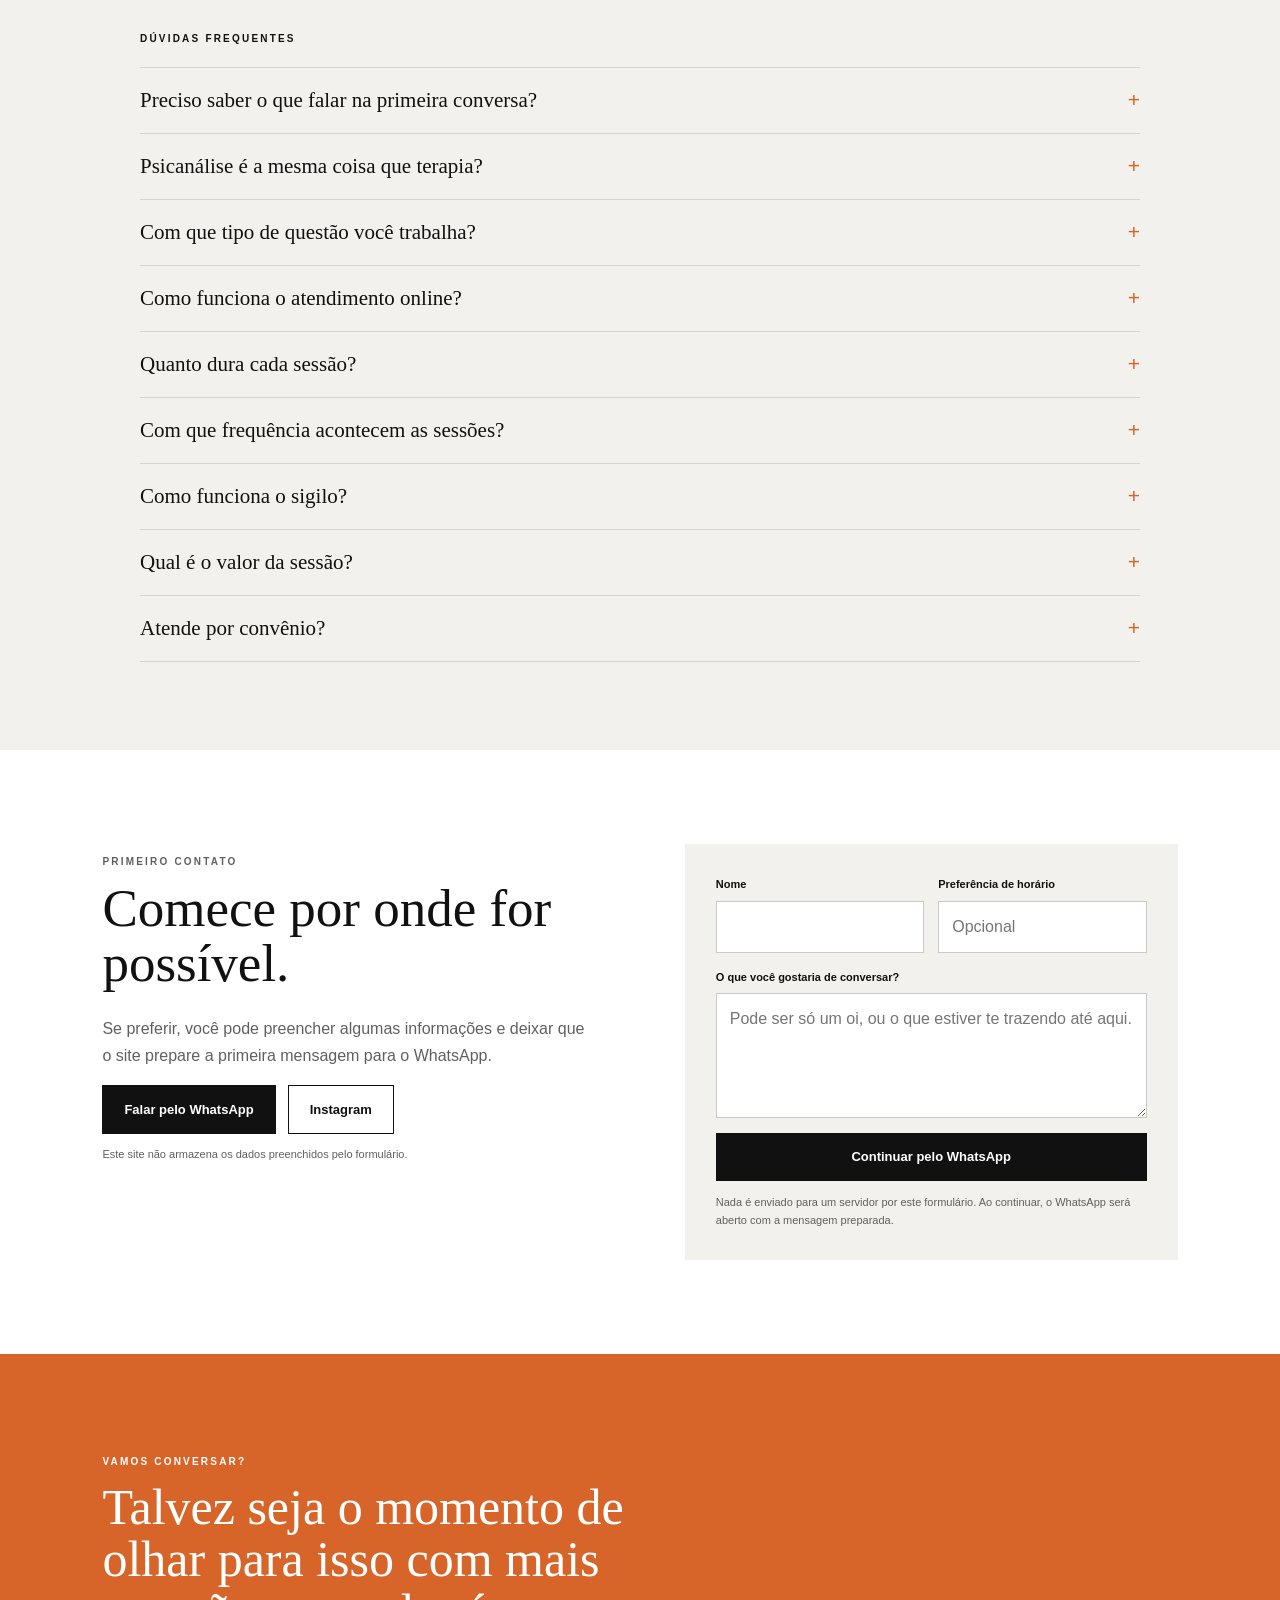
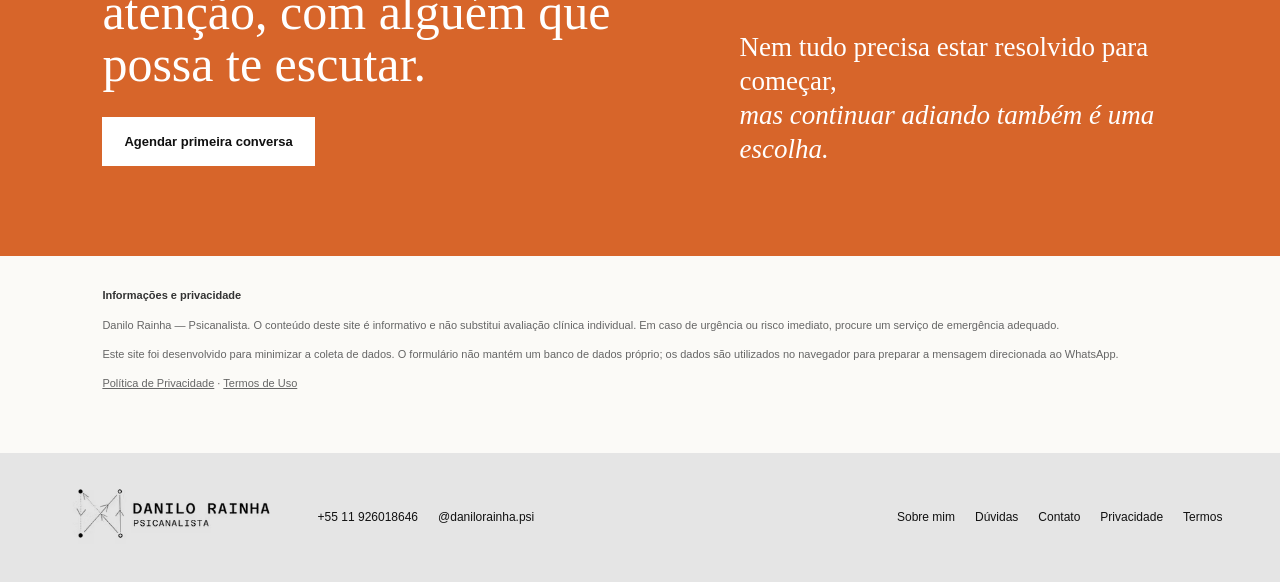
==== commit 8126c1c2: "Add files via upload" ====
--- a/index.html
+++ b/index.html
@@ -83,10 +83,11 @@
   <a href="#inicio" aria-label="Danilo Rainha — Psicanalista">
     <img class="logo-header" src="assets/logo-horizontal-preto.png" alt="Danilo Rainha — Psicanalista" width="346" height="101">
   </a>
-  <button class="menu" type="button" aria-label="Abrir menu" aria-expanded="false">☰</button>
-  <nav class="nav" aria-label="Navegação principal">
-    <a href="#por-que">Por que começar?</a>
-    <a href="#por-onde">Por onde começar?</a>
+  <button class="menu" type="button" aria-label="Abrir menu" aria-expanded="false" aria-controls="menu-principal">☰</button>
+  <nav class="nav" id="menu-principal" aria-label="Navegação principal">
+    <a href="#por-onde">Por onde começar</a>
+    <a href="#psicanalise">Por que psicanálise</a>
+    <a href="#processo">Como funciona</a>
     <a href="#sobre">Sobre mim</a>
     <a href="#duvidas">Dúvidas</a>
   </nav>
